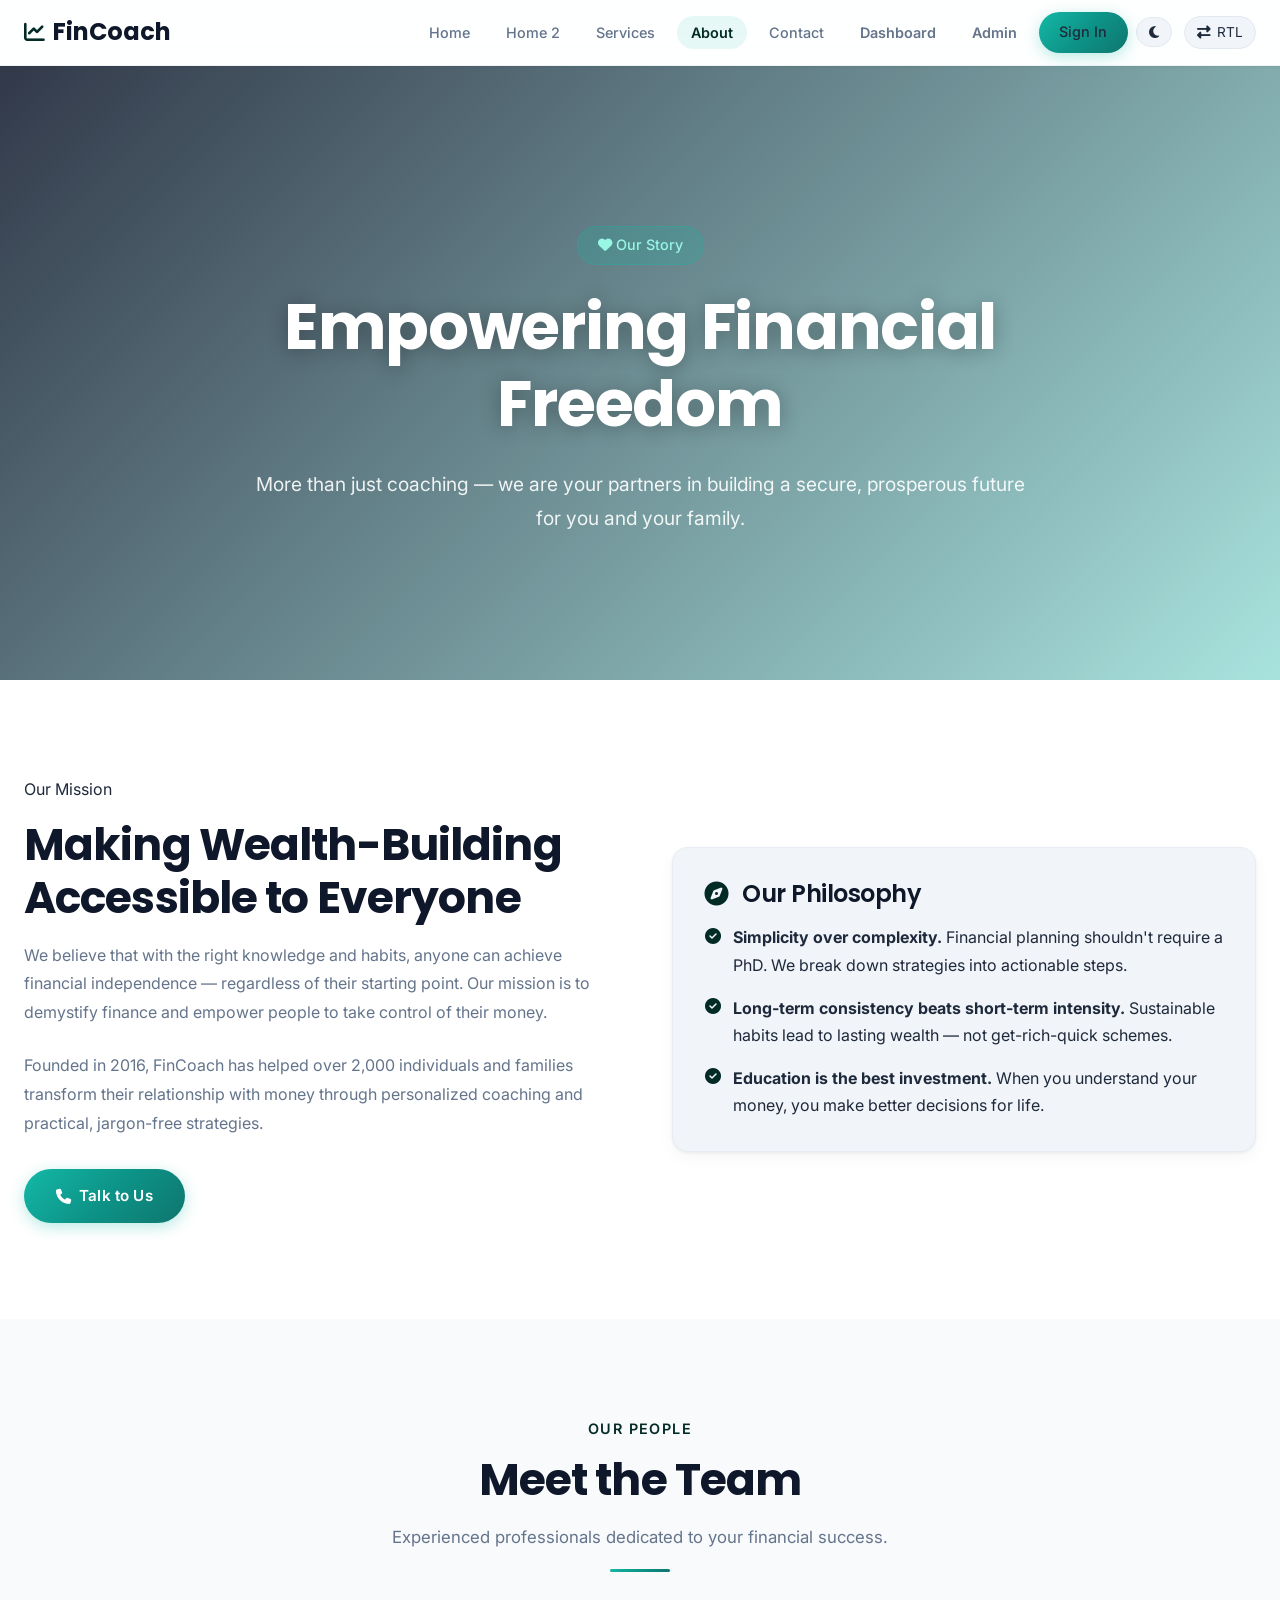
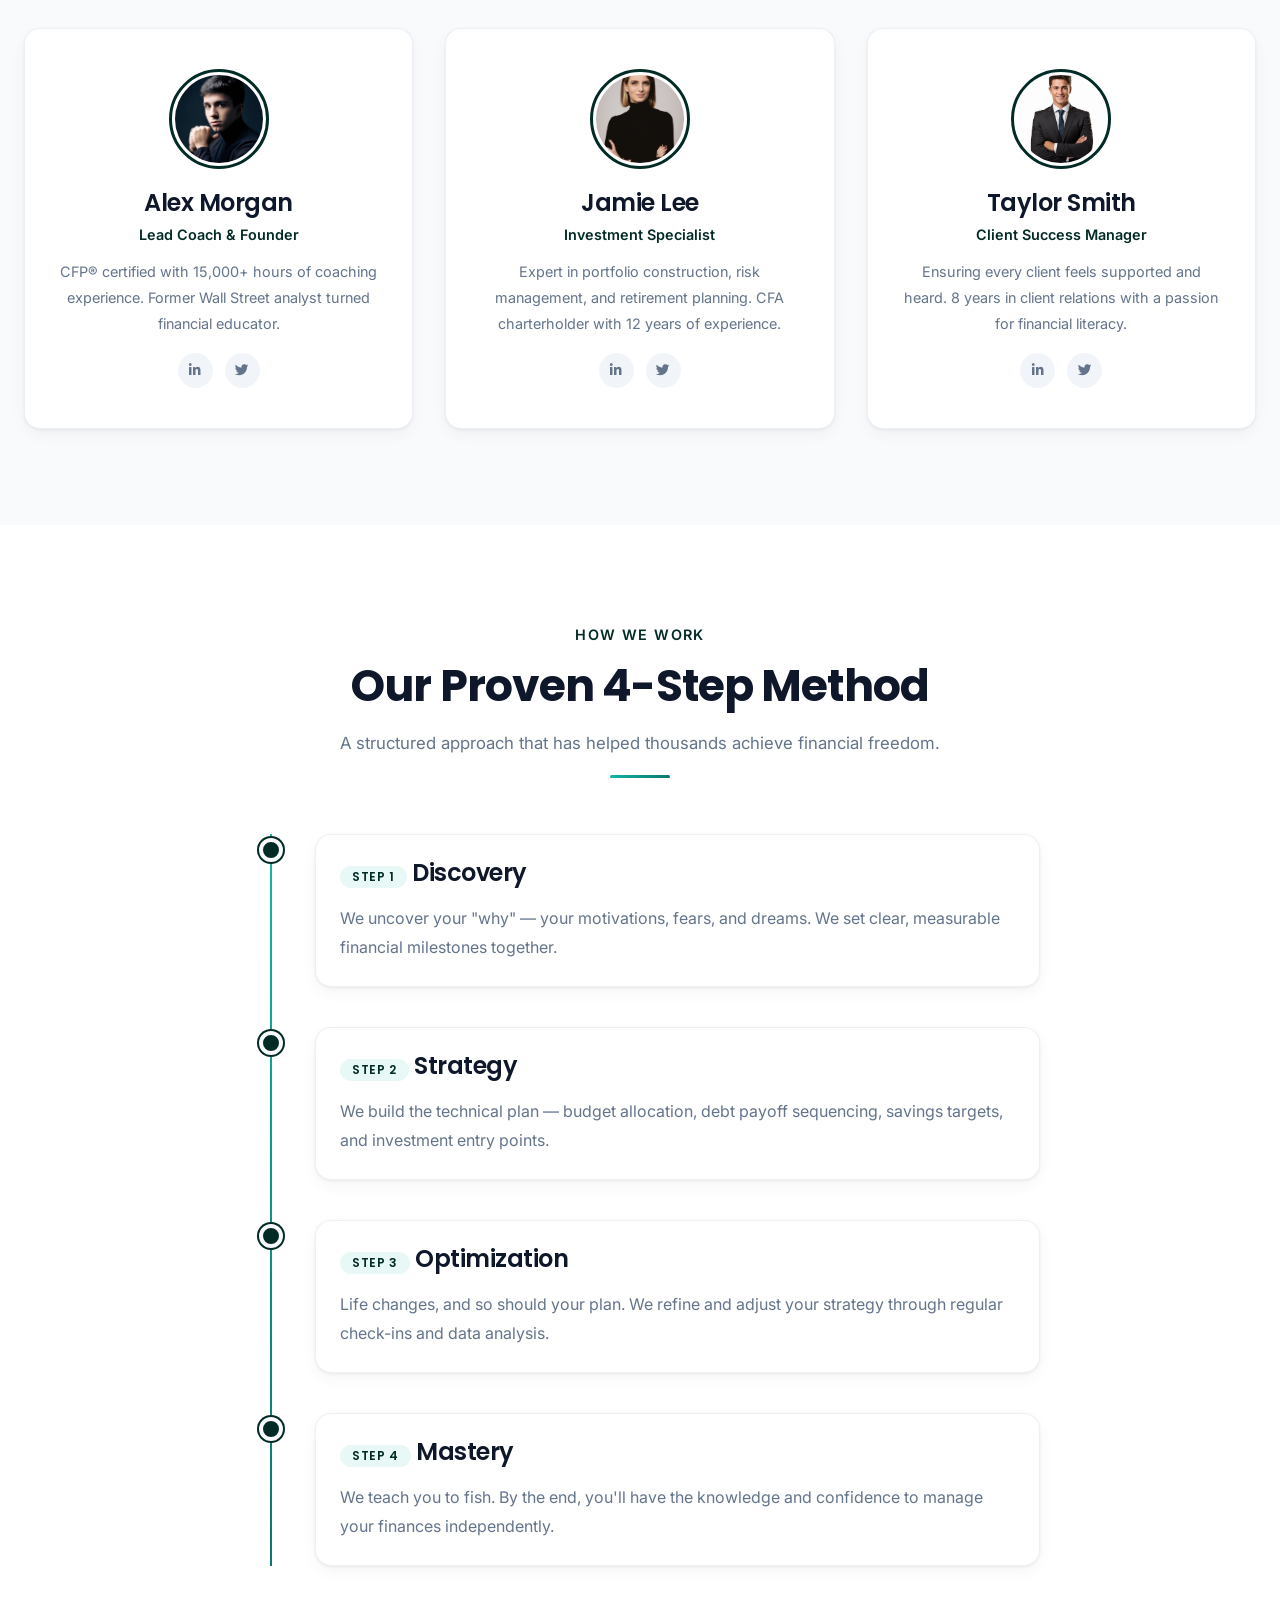
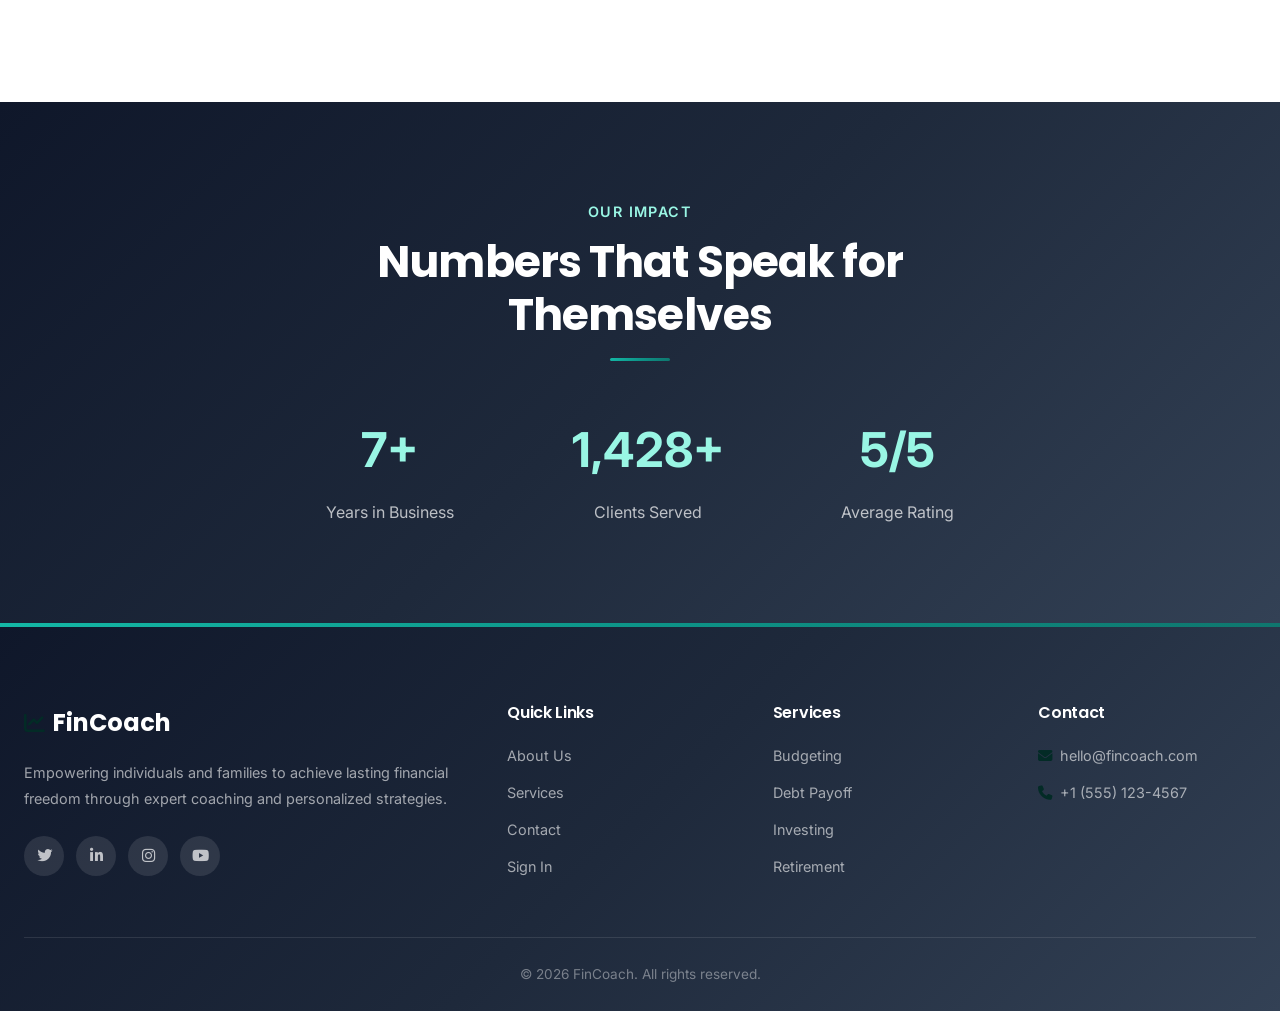
==== about.html @ f81ab4e3 "first commit" ====
<!DOCTYPE html>
<html lang="en">

<head>
    <meta charset="UTF-8">
    <meta name="viewport" content="width=device-width, initial-scale=1.0">
    <title>About Us - FinCoach</title>
    <meta name="description"
        content="Learn about FinCoach's mission, team, and proven methodology for financial coaching.">

    <!-- Favicon -->
    <link rel="icon" type="image/svg+xml"
        href="data:image/svg+xml,<svg xmlns='http://www.w3.org/2000/svg' viewBox='0 0 100 100'><rect rx='20' width='100' height='100' fill='%230F172A'/><polyline points='10,70 30,45 50,55 70,25 90,35' stroke='%2314B8A6' stroke-width='8' fill='none' stroke-linecap='round' stroke-linejoin='round'/><polyline points='75,25 90,25 90,40' stroke='%2314B8A6' stroke-width='8' fill='none' stroke-linecap='round' stroke-linejoin='round'/></svg>">

    <!-- Fonts -->
    <link rel="preconnect" href="https://fonts.googleapis.com">
    <link rel="preconnect" href="https://fonts.gstatic.com" crossorigin>
    <link
        href="https://fonts.googleapis.com/css2?family=Inter:wght@400;500;600&family=Poppins:wght@500;600;700&display=swap"
        rel="stylesheet">

    <!-- Styles -->
    <link rel="stylesheet" href="css/style.css">
    <link rel="stylesheet" href="https://cdnjs.cloudflare.com/ajax/libs/font-awesome/6.4.0/css/all.min.css">
</head>

<body>

    <nav class="navbar">
        <div class="container nav-container">
            <a href="index.html" class="logo"><i class="fa-solid fa-chart-line"></i> FinCoach</a>
            <div class="nav-toggle"><i class="fa-solid fa-bars"></i></div>
            <ul class="nav-links">
                <li><a href="index.html">Home</a></li>
                <li><a href="home2.html">Home 2</a></li>
                <li><a href="services.html">Services</a></li>
                <li><a href="about.html" class="active">About</a></li>
                <li><a href="contact.html">Contact</a></li>
                <li><a href="dashboard.html" style="font-weight: 600;">Dashboard</a></li>
                <li><a href="admin-dashboard.html" style="font-weight: 600;">Admin</a></li>
                <li><a href="login.html" class="btn btn-primary"
                        style="padding: 0.5rem 1.25rem;color:var(--primary-color) ;">Sign
                        In</a></li>
                <li class="theme-controls">
                    <button id="theme-toggle" class="control-btn" title="Toggle Dark/Light Mode"><i
                            class="fa-solid fa-moon"></i></button>
                    <button id="dir-toggle" class="control-btn" title="Toggle RTL/LTR"><i
                            class="fa-solid fa-right-left"></i> RTL</button>
                </li>
            </ul>
        </div>
    </nav>

    <!-- About Hero -->
    <header class="page-banner"
        style="background-image: url('https://images.unsplash.com/photo-1521791136064-7986c2920216?auto=format&fit=crop&q=80&w=1920');">
        <div class="banner-content animate-fade-in">
            <span class="subtitle"><i class="fa-solid fa-heart"></i> Our Story</span>
            <h1>Empowering Financial Freedom</h1>
            <p>More than just coaching — we are your partners in building a secure, prosperous future for you and your
                family.</p>
        </div>
    </header>

    <!-- Mission & Philosophy -->
    <section class="section-padding bg-white">
        <div class="container">
            <div style="display: flex; flex-wrap: wrap; align-items: center; gap: 4rem;">
                <div style="flex: 1; min-width: 300px;" class="animate-on-scroll">
                    <span class="section-label" style="display: block; margin-bottom: 1rem;">Our Mission</span>
                    <h2>Making Wealth-Building Accessible to Everyone</h2>
                    <p style="margin-bottom: 1.5rem;">We believe that with the right knowledge and habits, anyone can
                        achieve financial independence — regardless of their starting point. Our mission is to demystify
                        finance and empower people to take control of their money.</p>
                    <p style="margin-bottom: 2rem;">Founded in 2016, FinCoach has helped over 2,000 individuals and
                        families transform their relationship with money through personalized coaching and practical,
                        jargon-free strategies.</p>
                    <a href="contact.html" class="btn btn-primary"><i class="fa-solid fa-phone"></i> Talk to Us</a>
                </div>
                <div style="flex: 1; min-width: 300px;" class="animate-on-scroll delay-2">
                    <div class="card" style="background-color: var(--surface);">
                        <h3><i class="fa-solid fa-compass" style="color: var(--accent); margin-right: 0.5rem;"></i> Our
                            Philosophy</h3>
                        <ul style="margin-top: 1rem;">
                            <li style="margin-bottom: 1rem; display: flex; gap: 0.75rem; align-items: flex-start;">
                                <i class="fa-solid fa-check-circle text-accent" style="margin-top: 0.2rem;"></i>
                                <div><strong>Simplicity over complexity.</strong> Financial planning shouldn't require a
                                    PhD. We break down strategies into actionable steps.</div>
                            </li>
                            <li style="margin-bottom: 1rem; display: flex; gap: 0.75rem; align-items: flex-start;">
                                <i class="fa-solid fa-check-circle text-accent" style="margin-top: 0.2rem;"></i>
                                <div><strong>Long-term consistency beats short-term intensity.</strong> Sustainable
                                    habits lead to lasting wealth — not get-rich-quick schemes.</div>
                            </li>
                            <li style="display: flex; gap: 0.75rem; align-items: flex-start;">
                                <i class="fa-solid fa-check-circle text-accent" style="margin-top: 0.2rem;"></i>
                                <div><strong>Education is the best investment.</strong> When you understand your money,
                                    you make better decisions for life.</div>
                            </li>
                        </ul>
                    </div>
                </div>
            </div>
        </div>
    </section>

    <!-- Meet the Team -->
    <section class="section-padding">
        <div class="container">
            <div class="section-header animate-on-scroll">
                <span class="section-label">Our People</span>
                <h2>Meet the Team</h2>
                <p>Experienced professionals dedicated to your financial success.</p>
                <div class="section-divider"></div>
            </div>
            <div class="grid-3">
                <div class="card team-card animate-on-scroll delay-1">
                    <img src="./images/download.jfif" alt="Alex Morgan - Lead Coach">
                    <h3>Alex Morgan</h3>
                    <p class="role">Lead Coach & Founder</p>
                    <p style="font-size: 0.9rem;">CFP® certified with 15,000+ hours of coaching experience. Former Wall
                        Street analyst turned financial educator.</p>
                    <div class="team-social">
                        <a href="#"><i class="fa-brands fa-linkedin-in"></i></a>
                        <a href="#"><i class="fa-brands fa-twitter"></i></a>
                    </div>
                </div>
                <div class="card team-card animate-on-scroll delay-2">
                    <img src="./images/women.jpg" alt="Jamie Lee - Investment Specialist">
                    <h3>Jamie Lee</h3>
                    <p class="role">Investment Specialist</p>
                    <p style="font-size: 0.9rem;">Expert in portfolio construction, risk management, and retirement
                        planning. CFA charterholder with 12 years of experience.</p>
                    <div class="team-social">
                        <a href="#"><i class="fa-brands fa-linkedin-in"></i></a>
                        <a href="#"><i class="fa-brands fa-twitter"></i></a>
                    </div>
                </div>
                <div class="card team-card animate-on-scroll delay-3">
                    <img src="./images/man.webp" alt="Taylor Smith - Client Success">
                    <h3>Taylor Smith</h3>
                    <p class="role">Client Success Manager</p>
                    <p style="font-size: 0.9rem;">Ensuring every client feels supported and heard. 8 years in client
                        relations with a passion for financial literacy.</p>
                    <div class="team-social">
                        <a href="#"><i class="fa-brands fa-linkedin-in"></i></a>
                        <a href="#"><i class="fa-brands fa-twitter"></i></a>
                    </div>
                </div>
            </div>
        </div>
    </section>

    <!-- Our Method — Timeline -->
    <section class="section-padding bg-white">
        <div class="container">
            <div class="section-header animate-on-scroll">
                <span class="section-label">How We Work</span>
                <h2>Our Proven 4-Step Method</h2>
                <p>A structured approach that has helped thousands achieve financial freedom.</p>
                <div class="section-divider"></div>
            </div>
            <div class="timeline animate-on-scroll">
                <div class="timeline-item">
                    <div class="timeline-dot"></div>
                    <div class="timeline-content">
                        <h3><span class="badge badge-accent">Step 1</span> Discovery</h3>
                        <p>We uncover your "why" — your motivations, fears, and dreams. We set clear, measurable
                            financial milestones together.</p>
                    </div>
                </div>
                <div class="timeline-item">
                    <div class="timeline-dot"></div>
                    <div class="timeline-content">
                        <h3><span class="badge badge-accent">Step 2</span> Strategy</h3>
                        <p>We build the technical plan — budget allocation, debt payoff sequencing, savings targets, and
                            investment entry points.</p>
                    </div>
                </div>
                <div class="timeline-item">
                    <div class="timeline-dot"></div>
                    <div class="timeline-content">
                        <h3><span class="badge badge-accent">Step 3</span> Optimization</h3>
                        <p>Life changes, and so should your plan. We refine and adjust your strategy through regular
                            check-ins and data analysis.</p>
                    </div>
                </div>
                <div class="timeline-item">
                    <div class="timeline-dot"></div>
                    <div class="timeline-content">
                        <h3><span class="badge badge-accent">Step 4</span> Mastery</h3>
                        <p>We teach you to fish. By the end, you'll have the knowledge and confidence to manage your
                            finances independently.</p>
                    </div>
                </div>
            </div>
        </div>
    </section>

    <!-- Impact Numbers -->
    <section class="section-padding" style="background: var(--gradient-primary);">
        <div class="container text-center ">
            <div class="section-header animate-on-scroll" style="margin-bottom: 3rem;">
                <span class="section-label" style="color: var(--accent-light);">Our Impact</span>
                <h2 style="color: white;">Numbers That Speak for Themselves</h2>
                <div class="section-divider"></div>
            </div>
            <div class="grid-3" style="max-width: 800px; margin: 0 auto; display: flex; justify-content: space-evenly;">
                <div class="animate-on-scroll delay-1" style="text-align: center;">
                    <span style="font-size: 3rem; font-weight: 700; color: var(--accent-light); display: block;"
                        data-count="10" data-suffix="+">0</span>
                    <p style="color: rgba(255,255,255,0.7); margin-top: 0.5rem;">Years in Business</p>
                </div>
                <div class="animate-on-scroll delay-2" style="text-align: center;">
                    <span style="font-size: 3rem; font-weight: 700; color: var(--accent-light); display: block;"
                        data-count="2000" data-suffix="+">0</span>
                    <p style="color: rgba(255,255,255,0.7); margin-top: 0.5rem;">Clients Served</p>
                </div>
                <div class="animate-on-scroll delay-3" style="text-align: center;">
                    <span
                        style="font-size: 3rem; font-weight: 700; color: var(--accent-light); display: block;">5/5</span>
                    <p style="color: rgba(255,255,255,0.7); margin-top: 0.5rem;">Average Rating</p>
                </div>
            </div>
        </div>
    </section>

    <!-- Footer -->
    <footer class="footer">
        <div class="container">
            <div class="footer-grid">
                <div class="footer-brand">
                    <a href="index.html" class="logo"><i class="fa-solid fa-chart-line"></i> FinCoach</a>
                    <p>Empowering individuals and families to achieve lasting financial freedom through expert coaching
                        and personalized strategies.</p>
                    <div class="footer-social">
                        <a href="#"><i class="fa-brands fa-twitter"></i></a>
                        <a href="#"><i class="fa-brands fa-linkedin-in"></i></a>
                        <a href="#"><i class="fa-brands fa-instagram"></i></a>
                        <a href="#"><i class="fa-brands fa-youtube"></i></a>
                    </div>
                </div>
                <div class="footer-column">
                    <h4>Quick Links</h4>
                    <ul>
                        <li><a href="about.html">About Us</a></li>
                        <li><a href="services.html">Services</a></li>
                        <li><a href="contact.html">Contact</a></li>
                        <li><a href="login.html">Sign In</a></li>
                    </ul>
                </div>
                <div class="footer-column">
                    <h4>Services</h4>
                    <ul>
                        <li><a href="services.html">Budgeting</a></li>
                        <li><a href="services.html">Debt Payoff</a></li>
                        <li><a href="services.html">Investing</a></li>
                        <li><a href="services.html">Retirement</a></li>
                    </ul>
                </div>
                <div class="footer-column">
                    <h4>Contact</h4>
                    <ul>
                        <li><a href="mailto:hello@fincoach.com"><i class="fa-solid fa-envelope"
                                    style="margin-right:0.5rem;color:var(--accent);"></i>hello@fincoach.com</a></li>
                        <li><a href="tel:+15551234567"><i class="fa-solid fa-phone"
                                    style="margin-right:0.5rem;color:var(--accent);"></i>+1 (555) 123-4567</a></li>
                    </ul>
                </div>
            </div>
            <div class="footer-bottom">
                <p>&copy; 2026 FinCoach. All rights reserved.</p>
            </div>
        </div>
    </footer>

    <script src="js/script.js"></script>
</body>

</html>
---- css/style.css ----
/* ═══════════════════════════════════════════════════════════════
   FinCoach — Premium Design System
   Personal Finance Coaching Website
   ═══════════════════════════════════════════════════════════════ */

/* ─── CSS Variables ─── */
:root {
    /* Color Palette (Light Mode) */
    --primary: #0F172A;
    --secondary: #64748B;
    --accent: hsl(173, 87%, 9%);
    --accent-dark: #0D9488;
    --accent-light: #99F6E4;
    --background: #F8FAFC;
    --card-bg: #FFFFFF;
    --text-dark: #1E293B;
    --text-light: #F1F5F9;
    --white: #FFFFFF;
    --border-color: #E2E8F0;
    --surface: #F1F5F9;

    /* Gradients */
    --gradient-primary: linear-gradient(135deg, #0F172A 0%, #1E293B 50%, #334155 100%);
    --gradient-accent: linear-gradient(135deg, #14B8A6 0%, #0D9488 50%, #0F766E 100%);
    --gradient-hero: linear-gradient(135deg, rgba(15, 23, 42, 0.85) 0%, rgba(20, 184, 166, 0.4) 100%);
    --gradient-card: linear-gradient(145deg, rgba(255, 255, 255, 0.9), rgba(241, 245, 249, 0.5));
    --gradient-glow: radial-gradient(circle at 50% 0%, rgba(20, 184, 166, 0.15) 0%, transparent 60%);

    /* Shadows */
    --shadow-soft: 0 4px 6px -1px rgba(0, 0, 0, 0.07), 0 2px 4px -1px rgba(0, 0, 0, 0.04);
    --shadow-md: 0 8px 25px -5px rgba(0, 0, 0, 0.1), 0 4px 10px -5px rgba(0, 0, 0, 0.04);
    --shadow-hover: 0 20px 40px -12px rgba(0, 0, 0, 0.15);
    --shadow-glow: 0 0 30px rgba(20, 184, 166, 0.15);
    --shadow-card: 0 1px 3px rgba(0, 0, 0, 0.06), 0 6px 16px rgba(0, 0, 0, 0.04);

    /* Typography */
    --font-heading: 'Poppins', sans-serif;
    --font-body: 'Inter', sans-serif;

    /* Spacing */
    --spacing-xs: 0.5rem;
    --spacing-sm: 1rem;
    --spacing-md: 2rem;
    --spacing-lg: 4rem;
    --spacing-xl: 8rem;

    /* Border Radius */
    --radius-sm: 0.5rem;
    --radius-md: 0.75rem;
    --radius-lg: 1rem;
    --radius-xl: 1.5rem;
    --radius-full: 9999px;
}

/* ─── Dark Mode ─── */
[data-theme="dark"] {
    --primary: #F8FAFC;
    --secondary: #94A3B8;
    --background: #0F172A;
    --card-bg: #1E293B;
    --text-dark: #F1F5F9;
    --white: #1E293B;
    --border-color: #334155;
    --surface: #1E293B;
    --shadow-soft: 0 4px 6px -1px rgba(0, 0, 0, 0.3);
    --shadow-md: 0 8px 25px -5px rgba(0, 0, 0, 0.4);
    --shadow-hover: 0 20px 40px -12px rgba(0, 0, 0, 0.5);
    --shadow-card: 0 1px 3px rgba(0, 0, 0, 0.2), 0 6px 16px rgba(0, 0, 0, 0.15);
    --gradient-card: linear-gradient(145deg, rgba(30, 41, 59, 0.9), rgba(15, 23, 42, 0.5));
}

/* ─── RTL Support ─── */
[dir="rtl"] {
    direction: rtl;
    text-align: right;
}

/* ═══════════════════════════════════════════════════════════════
   RESET & BASE
   ═══════════════════════════════════════════════════════════════ */
*,
*::before,
*::after {
    margin: 0;
    padding: 0;
    box-sizing: border-box;
}

html {
    scroll-behavior: smooth;
}

body {
    font-family: var(--font-body);
    background-color: var(--background);
    color: var(--text-dark);
    line-height: 1.7;
    overflow-x: hidden;
    -webkit-font-smoothing: antialiased;
    -moz-osx-font-smoothing: grayscale;
}

h1,
h2,
h3,
h4,
h5,
h6 {
    font-family: var(--font-heading);
    color: var(--primary);
    line-height: 1.2;
    margin-bottom: var(--spacing-sm);
    letter-spacing: -0.02em;
}

h1 {
    font-size: clamp(2.5rem, 5vw, 4rem);
    font-weight: 700;
}

h2 {
    font-size: clamp(1.8rem, 3.5vw, 2.75rem);
    font-weight: 700;
}

h3 {
    font-size: clamp(1.2rem, 2vw, 1.5rem);
    font-weight: 600;
}

h4 {
    font-size: 1.125rem;
    font-weight: 600;
}

p {
    color: var(--secondary);
    line-height: 1.8;
}

a {
    text-decoration: none;
    color: inherit;
    transition: all 0.3s cubic-bezier(0.4, 0, 0.2, 1);
}

ul {
    list-style: none;
}

img {
    max-width: 100%;
    display: block;
}

/* ═══════════════════════════════════════════════════════════════
   LAYOUT
   ═══════════════════════════════════════════════════════════════ */
.container {
    max-width: 1280px;
    margin: 0 auto;
    padding: 0 1.5rem;
}

.section-padding {
    padding: 6rem 0;
}

.text-center {
    text-align: center;
}

.text-accent {
    color: var(--accent);
}

.bg-white {
    background-color: var(--card-bg);
}

.bg-primary {
    background-color: var(--primary);
    color: var(--text-light);
}

.grid-3 {
    display: grid;
    grid-template-columns: repeat(auto-fit, minmax(300px, 1fr));
    gap: 2rem;
}

.grid-4 {
    display: grid;
    grid-template-columns: repeat(auto-fit, minmax(250px, 1fr));
    gap: 2rem;
}

/* ═══════════════════════════════════════════════════════════════
   BUTTONS
   ═══════════════════════════════════════════════════════════════ */
.btn {
    display: inline-flex;
    align-items: center;
    justify-content: center;
    gap: 0.5rem;
    padding: 0.875rem 2rem;
    border-radius: var(--radius-full);
    font-weight: 600;
    font-size: 0.95rem;
    cursor: pointer;
    border: none;
    transition: all 0.3s cubic-bezier(0.4, 0, 0.2, 1);
    position: relative;
    overflow: hidden;
    letter-spacing: 0.01em;
}

.btn::before {
    content: '';
    position: absolute;
    top: 0;
    left: -100%;
    width: 100%;
    height: 100%;
    background: linear-gradient(90deg, transparent, rgba(255, 255, 255, 0.2), transparent);
    transition: left 0.5s;
}

.btn:hover::before {
    left: 100%;
}

.btn-primary {
    background: var(--gradient-accent);
    color: white;
    box-shadow: 0 4px 15px rgba(20, 184, 166, 0.3);
}

.btn-primary:hover {
    transform: translateY(-2px);
    box-shadow: 0 8px 25px rgba(20, 184, 166, 0.4);
}

.btn-secondary {
    background-color: transparent;
    color: var(--primary);
    border: 2px solid var(--border-color);
}

.btn-secondary:hover {
    background-color: var(--primary);
    color: var(--text-light);
    border-color: var(--primary);
    transform: translateY(-2px);
}

.btn-light {
    background: rgba(255, 255, 255, 0.15);
    backdrop-filter: blur(10px);
    color: white;
    border: 1px solid rgba(255, 255, 255, 0.3);
}

.btn-light:hover {
    background: rgba(255, 255, 255, 0.25);
    transform: translateY(-2px);
}

/* ═══════════════════════════════════════════════════════════════
   THEME & DIRECTION CONTROLS
   ═══════════════════════════════════════════════════════════════ */
.theme-controls {
    display: flex;
    gap: 0.75rem;
    align-items: center;
}

.control-btn {
    background: var(--surface);
    border: 1px solid var(--border-color);
    color: var(--text-dark);
    padding: 0.45rem 0.75rem;
    border-radius: var(--radius-full);
    cursor: pointer;
    font-size: 0.85rem;
    display: flex;
    align-items: center;
    gap: 0.4rem;
    transition: all 0.3s ease;
    font-family: var(--font-body);
}

.control-btn:hover {
    border-color: var(--accent);
    color: var(--accent);
    box-shadow: var(--shadow-glow);
}

/* ═══════════════════════════════════════════════════════════════
   NAVIGATION
   ═══════════════════════════════════════════════════════════════ */
.navbar {
    background-color: rgba(255, 255, 255, 0.85);
    backdrop-filter: blur(20px);
    -webkit-backdrop-filter: blur(20px);
    box-shadow: 0 1px 3px rgba(0, 0, 0, 0.05);
    position: sticky;
    top: 0;
    z-index: 1000;
    padding: 0.75rem 0;
    border-bottom: 1px solid rgba(226, 232, 240, 0.5);
}

[data-theme="dark"] .navbar {
    background-color: rgba(15, 23, 42, 0.85);
    border-bottom-color: rgba(51, 65, 85, 0.5);
}

.nav-container {
    display: flex;
    justify-content: space-between;
    align-items: center;
}

.logo {
    font-family: var(--font-heading);
    font-size: 1.5rem;
    font-weight: 700;
    color: var(--primary);
    display: flex;
    align-items: center;
    gap: 0.5rem;
}

.logo i {
    color: var(--accent);
    font-size: 1.3rem;
}

.nav-links {
    display: flex;
    align-items: center;
    gap: 0.5rem;
}

.nav-links li a {
    font-weight: 500;
    color: var(--secondary);
    padding: 0.5rem 0.875rem;
    border-radius: var(--radius-full);
    font-size: 0.9rem;
    transition: all 0.3s ease;
}

.nav-links li a:hover {
    color: var(--accent);
    background: rgba(20, 184, 166, 0.08);
}

.nav-links a.active {
    color: var(--accent);
    background: rgba(20, 184, 166, 0.1);
    font-weight: 600;
}

.nav-toggle {
    display: none;
    font-size: 1.5rem;
    color: var(--primary);
    cursor: pointer;
    padding: 0.5rem;
    border-radius: var(--radius-md);
    transition: background 0.2s;
}

.nav-toggle:hover {
    background: var(--surface);
}

/* ─── Mobile Navigation ─── */
@media (max-width: 768px) {
    .nav-toggle {
        display: block;
    }

    .nav-links {
        position: fixed;
        top: 0;
        left: 0;
        right: 0;
        bottom: 0;
        width: 100%;
        height: 100vh;
        background-color: var(--card-bg);
        flex-direction: column;
        align-items: center;
        justify-content: center;
        padding: 1rem 2rem;
        gap: 0.25rem;
        transform: translateX(-100%);
        transition: transform 0.4s cubic-bezier(0.4, 0, 0.2, 1);
        z-index: 999;
        overflow: hidden;
    }

    [dir="rtl"] .nav-links {
        transform: translateX(100%);
    }

    .nav-links.active {
        transform: translateX(0);
    }

    .nav-links li a {
        display: block;
        padding: 0.875rem 1.25rem;
        font-size: 1.05rem;
        border-radius: var(--radius-md);
    }

    .theme-controls {
        margin-top: 1rem;
        padding-top: 1rem;
        border-top: 1px solid var(--border-color);
    }
}

/* ═══════════════════════════════════════════════════════════════
   HERO & BANNER SECTIONS
   ═══════════════════════════════════════════════════════════════ */
.page-banner {
    position: relative;
    padding: 10rem 0 7rem;
    background-size: cover;
    background-position: center;
    background-attachment: fixed;
    display: flex;
    align-items: center;
    justify-content: center;
    text-align: center;
    color: white;
    overflow: hidden;
}

@media (max-width: 768px) {
    .page-banner {
        padding: 7rem 0 5rem;
        background-attachment: scroll;
    }
}

.page-banner::before {
    content: '';
    position: absolute;
    top: 0;
    left: 0;
    right: 0;
    bottom: 0;
    background: linear-gradient(135deg, rgba(15, 23, 42, 0.85) 0%, rgba(20, 184, 166, 0.35) 100%);
    z-index: 1;
}

[data-theme="dark"] .page-banner::before {
    background: linear-gradient(135deg, rgba(2, 6, 23, 0.92) 0%, rgba(15, 23, 42, 0.8) 100%);
}

.banner-content {
    position: relative;
    z-index: 2;
    max-width: 820px;
    padding: 0 1.5rem;
}

.page-banner h1 {
    color: white;
    margin-bottom: 1.5rem;
    text-shadow: 0 2px 20px rgba(0, 0, 0, 0.3);
}

.page-banner p {
    font-size: 1.2rem;
    color: rgba(255, 255, 255, 0.9);
    margin-bottom: 2rem;
    line-height: 1.8;
}

.page-banner .subtitle {
    display: inline-block;
    background: rgba(20, 184, 166, 0.2);
    color: var(--accent-light);
    padding: 0.4rem 1.25rem;
    border-radius: var(--radius-full);
    font-size: 0.9rem;
    font-weight: 500;
    margin-bottom: 1.5rem;
    backdrop-filter: blur(5px);
    border: 1px solid rgba(20, 184, 166, 0.3);
}

/* Hero section specific */
.hero {
    background-image: url('https://images.unsplash.com/photo-1553729459-efe14ef6055d?auto=format&fit=crop&q=80&w=1920');
    min-height: 85vh;
}

/* ═══════════════════════════════════════════════════════════════
   SECTION HEADERS
   ═══════════════════════════════════════════════════════════════ */
.section-header {
    text-align: center;
    max-width: 640px;
    margin: 0 auto 3.5rem;
}

.section-header .section-label {
    display: inline-block;
    color: var(--accent);
    font-weight: 600;
    font-size: 0.9rem;
    text-transform: uppercase;
    letter-spacing: 0.1em;
    margin-bottom: 0.75rem;
}

.section-header h2 {
    margin-bottom: 1rem;
}

.section-header p {
    font-size: 1.05rem;
    line-height: 1.8;
}

/* ═══════════════════════════════════════════════════════════════
   CARDS
   ═══════════════════════════════════════════════════════════════ */
.card {
    background-color: var(--card-bg);
    padding: 2rem;
    border-radius: var(--radius-lg);
    box-shadow: var(--shadow-card);
    transition: all 0.4s cubic-bezier(0.4, 0, 0.2, 1);
    border: 1px solid rgba(226, 232, 240, 0.6);
    position: relative;
    overflow: hidden;
}

.card::before {
    content: '';
    position: absolute;
    top: 0;
    left: 0;
    right: 0;
    height: 3px;
    background: var(--gradient-accent);
    opacity: 0;
    transition: opacity 0.3s ease;
}

.card:hover {
    transform: translateY(-6px);
    box-shadow: var(--shadow-hover);
}

.card:hover::before {
    opacity: 1;
}

[data-theme="dark"] .card {
    border-color: var(--border-color);
}

/* Icon Box for cards */
.icon-box {
    width: 60px;
    height: 60px;
    border-radius: var(--radius-md);
    display: flex;
    align-items: center;
    justify-content: center;
    font-size: 1.5rem;
    margin-bottom: 1.5rem;
    background: linear-gradient(135deg, rgba(20, 184, 166, 0.1), rgba(20, 184, 166, 0.05));
    color: var(--accent);
    transition: all 0.3s ease;
}

.card:hover .icon-box {
    background: var(--gradient-accent);
    color: white;
    transform: scale(1.05);
}

/* Feature card variant */
.feature-card {
    padding: 2.5rem 2rem;
    text-align: center;
}

.feature-card .icon-box {
    margin: 0 auto 1.5rem;
    width: 70px;
    height: 70px;
    border-radius: var(--radius-lg);
    font-size: 1.75rem;
}

/* ═══════════════════════════════════════════════════════════════
   STAT CARDS
   ═══════════════════════════════════════════════════════════════ */
.stat-card {
    background: var(--card-bg);
    padding: 2.5rem 2rem;
    border-radius: var(--radius-lg);
    text-align: center;
    box-shadow: var(--shadow-card);
    border: 1px solid rgba(226, 232, 240, 0.6);
    transition: all 0.3s ease;
}

.stat-card:hover {
    transform: translateY(-4px);
    box-shadow: var(--shadow-hover);
}

.stat-number {
    font-size: clamp(2.5rem, 4vw, 3.5rem);
    font-weight: 700;
    color: var(--accent);
    display: block;
    line-height: 1;
    margin-bottom: 0.5rem;
}

/* ═══════════════════════════════════════════════════════════════
   TESTIMONIALS
   ═══════════════════════════════════════════════════════════════ */
.testimonial-card {
    background: var(--card-bg);
    padding: 2rem;
    border-radius: var(--radius-lg);
    box-shadow: var(--shadow-card);
    border: 1px solid rgba(226, 232, 240, 0.6);
    transition: all 0.3s ease;
    position: relative;
}

.testimonial-card::before {
    content: '\201C';
    font-size: 5rem;
    color: var(--accent);
    opacity: 0.15;
    position: absolute;
    top: -0.5rem;
    left: 1rem;
    font-family: Georgia, serif;
    line-height: 1;
}

.testimonial-card:hover {
    transform: translateY(-4px);
    box-shadow: var(--shadow-hover);
}

.testimonial-text {
    font-style: italic;
    font-size: 1rem;
    line-height: 1.8;
    margin-bottom: 1.5rem;
    color: var(--text-dark);
    position: relative;
}

.testimonial-author {
    display: flex;
    align-items: center;
    gap: 0.75rem;
}

.testimonial-avatar {
    width: 48px;
    height: 48px;
    border-radius: 50%;
    background: var(--gradient-accent);
    display: flex;
    align-items: center;
    justify-content: center;
    color: white;
    font-weight: 700;
    font-size: 1.1rem;
}

.testimonial-info h4 {
    margin-bottom: 0;
    font-size: 1rem;
}

.testimonial-info p {
    font-size: 0.85rem;
    margin: 0;
}

.star-rating {
    color: #F59E0B;
    font-size: 0.85rem;
    margin-bottom: 1rem;
    letter-spacing: 2px;
}

/* ═══════════════════════════════════════════════════════════════
   STEP / PROCESS CARDS
   ═══════════════════════════════════════════════════════════════ */
.step-card {
    text-align: center;
    padding: 2rem;
    position: relative;
}

.step-number {
    display: inline-flex;
    align-items: center;
    justify-content: center;
    width: 56px;
    height: 56px;
    border-radius: 50%;
    background: var(--gradient-accent);
    color: white;
    font-size: 1.25rem;
    font-weight: 700;
    margin-bottom: 1.5rem;
    box-shadow: 0 4px 15px rgba(20, 184, 166, 0.3);
}

.step-card h3 {
    margin-bottom: 0.75rem;
}

/* ═══════════════════════════════════════════════════════════════
   PRICING CARDS
   ═══════════════════════════════════════════════════════════════ */
.pricing-card {
    background: var(--card-bg);
    padding: 2.5rem 2rem;
    border-radius: var(--radius-xl);
    box-shadow: var(--shadow-card);
    border: 1px solid rgba(226, 232, 240, 0.6);
    text-align: center;
    transition: all 0.4s ease;
    position: relative;
}

.pricing-card:hover {
    transform: translateY(-8px);
    box-shadow: var(--shadow-hover);
}

.pricing-card.featured {
    background: var(--gradient-primary);
    color: white;
    border: none;
    transform: scale(1.05);
    box-shadow: var(--shadow-hover);
}

.pricing-card.featured:hover {
    transform: scale(1.05) translateY(-8px);
}

.pricing-card.featured h3,
.pricing-card.featured h4,
.pricing-card.featured p {
    color: rgba(255, 255, 255, 0.9);
}

.pricing-card.featured .pricing-amount {
    color: var(--accent-light);
}

.pricing-badge {
    display: inline-block;
    background: var(--gradient-accent);
    color: white;
    padding: 0.3rem 1rem;
    font-size: 0.75rem;
    font-weight: 700;
    border-radius: var(--radius-full);
    text-transform: uppercase;
    letter-spacing: 0.05em;
    margin-bottom: 1rem;
}

.pricing-amount {
    font-size: 2.5rem;
    font-weight: 700;
    color: var(--accent);
    margin: 1rem 0;
    line-height: 1;
}

.pricing-period {
    font-size: 0.85rem;
    color: var(--secondary);
}

.pricing-card.featured .pricing-period {
    color: rgba(255, 255, 255, 0.7);
}

.pricing-features {
    text-align: left;
    margin: 1.5rem 0;
    line-height: 2.2;
}

.pricing-features li {
    display: flex;
    align-items: center;
    gap: 0.75rem;
}

.pricing-features li i {
    color: var(--accent);
    font-size: 0.85rem;
}

.pricing-card.featured .pricing-features li i {
    color: var(--accent-light);
}

/* ═══════════════════════════════════════════════════════════════
   FAQ / ACCORDION
   ═══════════════════════════════════════════════════════════════ */
.faq-item {
    background: var(--card-bg);
    border-radius: var(--radius-md);
    margin-bottom: 0.75rem;
    box-shadow: var(--shadow-soft);
    border: 1px solid rgba(226, 232, 240, 0.6);
    overflow: hidden;
    transition: all 0.3s ease;
}

.faq-question {
    padding: 1.25rem 1.5rem;
    cursor: pointer;
    display: flex;
    justify-content: space-between;
    align-items: center;
    font-weight: 600;
    color: var(--text-dark);
    transition: color 0.3s ease;
    font-family: var(--font-heading);
}

.faq-question:hover {
    color: var(--accent);
}

.faq-question i {
    transition: transform 0.3s ease;
    color: var(--accent);
    font-size: 0.9rem;
}

.faq-item.active .faq-question i {
    transform: rotate(180deg);
}

.faq-answer {
    max-height: 0;
    overflow: hidden;
    transition: max-height 0.4s ease, padding 0.3s ease;
    padding: 0 1.5rem;
}

.faq-item.active .faq-answer {
    max-height: 300px;
    padding: 0 1.5rem 1.25rem;
}

.faq-answer p {
    line-height: 1.8;
}

/* ═══════════════════════════════════════════════════════════════
   FOOTER
   ═══════════════════════════════════════════════════════════════ */
.footer {
    background: var(--gradient-primary);
    color: var(--text-light);
    padding: 5rem 0 0;
    position: relative;
    overflow: hidden;
}

.footer::before {
    content: '';
    position: absolute;
    top: 0;
    left: 0;
    right: 0;
    height: 4px;
    background: var(--gradient-accent);
}

[data-theme="dark"] .footer {
    background: linear-gradient(135deg, #020617 0%, #0F172A 100%);
}

.footer-grid {
    display: grid;
    grid-template-columns: 2fr 1fr 1fr 1fr;
    gap: 3rem;
    margin-bottom: 3rem;
}

@media (max-width: 768px) {
    .footer-grid {
        grid-template-columns: 1fr 1fr;
        gap: 2rem;
    }
}

@media (max-width: 480px) {
    .footer-grid {
        grid-template-columns: 1fr;
    }
}

.footer-brand .logo {
    color: white;
    margin-bottom: 1rem;
    font-size: 1.5rem;
}

.footer-brand .logo i {
    color: var(--accent);
}

.footer-brand p {
    color: rgba(255, 255, 255, 0.6);
    font-size: 0.9rem;
    line-height: 1.8;
    margin-bottom: 1.5rem;
}

.footer-social {
    display: flex;
    gap: 0.75rem;
}

.footer-social a {
    width: 40px;
    height: 40px;
    border-radius: 50%;
    background: rgba(255, 255, 255, 0.1);
    display: flex;
    align-items: center;
    justify-content: center;
    color: rgba(255, 255, 255, 0.7);
    transition: all 0.3s ease;
    font-size: 0.95rem;
}

.footer-social a:hover {
    background: var(--accent);
    color: white;
    transform: translateY(-3px);
}

.footer-column h4 {
    color: white;
    margin-bottom: 1.25rem;
    font-size: 1rem;
    font-weight: 600;
}

.footer-column ul li {
    margin-bottom: 0.6rem;
}

.footer-column ul li a {
    color: rgba(255, 255, 255, 0.6);
    font-size: 0.9rem;
    transition: all 0.3s ease;
}

.footer-column ul li a:hover {
    color: var(--accent);
    padding-left: 4px;
}

[dir="rtl"] .footer-column ul li a:hover {
    padding-left: 0;
    padding-right: 4px;
}

.footer-bottom {
    border-top: 1px solid rgba(255, 255, 255, 0.1);
    padding: 1.5rem 0;
    text-align: center;
}

.footer-bottom p {
    color: rgba(255, 255, 255, 0.4);
    font-size: 0.85rem;
}

/* Old simple footer fallback */
.footer.simple-footer {
    text-align: center;
    padding: 3rem 0;
}

/* ═══════════════════════════════════════════════════════════════
   ANIMATIONS
   ═══════════════════════════════════════════════════════════════ */
@keyframes fadeIn {
    from {
        opacity: 0;
        transform: translateY(30px);
    }

    to {
        opacity: 1;
        transform: translateY(0);
    }
}

@keyframes fadeInLeft {
    from {
        opacity: 0;
        transform: translateX(-40px);
    }

    to {
        opacity: 1;
        transform: translateX(0);
    }
}

@keyframes fadeInRight {
    from {
        opacity: 0;
        transform: translateX(40px);
    }

    to {
        opacity: 1;
        transform: translateX(0);
    }
}

@keyframes scaleIn {
    from {
        opacity: 0;
        transform: scale(0.9);
    }

    to {
        opacity: 1;
        transform: scale(1);
    }
}

@keyframes float {

    0%,
    100% {
        transform: translateY(0);
    }

    50% {
        transform: translateY(-10px);
    }
}

@keyframes pulse-glow {

    0%,
    100% {
        box-shadow: 0 0 0 0 rgba(20, 184, 166, 0.4);
    }

    50% {
        box-shadow: 0 0 20px 5px rgba(20, 184, 166, 0.1);
    }
}

.animate-fade-in {
    animation: fadeIn 0.8s ease-out forwards;
}

/* Scroll-triggered animations */
.animate-on-scroll {
    opacity: 0;
    transform: translateY(30px);
    transition: all 0.7s cubic-bezier(0.4, 0, 0.2, 1);
}

.animate-on-scroll.visible {
    opacity: 1;
    transform: translateY(0);
}

.animate-on-scroll.delay-1 {
    transition-delay: 0.1s;
}

.animate-on-scroll.delay-2 {
    transition-delay: 0.2s;
}

.animate-on-scroll.delay-3 {
    transition-delay: 0.3s;
}

.animate-on-scroll.delay-4 {
    transition-delay: 0.4s;
}

/* ═══════════════════════════════════════════════════════════════
   WHY CHOOSE SECTION
   ═══════════════════════════════════════════════════════════════ */
.why-section {
    position: relative;
    background: var(--gradient-glow);
}

/* ═══════════════════════════════════════════════════════════════
   CTA BANNER
   ═══════════════════════════════════════════════════════════════ */
.cta-section {
    position: relative;
    padding: 7rem 0;
    background-size: cover;
    background-position: center;
    background-attachment: fixed;
    overflow: hidden;
}

.cta-section::before {
    content: '';
    position: absolute;
    top: 0;
    left: 0;
    right: 0;
    bottom: 0;
    background: linear-gradient(135deg, rgba(15, 23, 42, 0.9) 0%, rgba(20, 184, 166, 0.6) 100%);
    z-index: 1;
}

.cta-content {
    position: relative;
    z-index: 2;
    text-align: center;
    max-width: 700px;
    margin: 0 auto;
}

.cta-content h2 {
    color: white;
    margin-bottom: 1rem;
}

.cta-content p {
    color: rgba(255, 255, 255, 0.8);
    margin-bottom: 2rem;
    font-size: 1.1rem;
}

@media (max-width: 768px) {
    .cta-section {
        background-attachment: scroll;
    }
}

/* ═══════════════════════════════════════════════════════════════
   AUTH PAGES (Login / Register)
   ═══════════════════════════════════════════════════════════════ */
.auth-wrapper {
    min-height: 100vh;
    display: flex;
}

.auth-visual {
    flex: 1;
    background: var(--gradient-primary);
    display: flex;
    flex-direction: column;
    align-items: center;
    justify-content: center;
    padding: 3rem;
    position: relative;
    overflow: hidden;
}

.auth-visual::before {
    content: '';
    position: absolute;
    width: 400px;
    height: 400px;
    border-radius: 50%;
    background: radial-gradient(circle, rgba(20, 184, 166, 0.2) 0%, transparent 70%);
    top: -100px;
    right: -100px;
}

.auth-visual::after {
    content: '';
    position: absolute;
    width: 300px;
    height: 300px;
    border-radius: 50%;
    background: radial-gradient(circle, rgba(20, 184, 166, 0.15) 0%, transparent 70%);
    bottom: -80px;
    left: -80px;
}

.auth-visual h2 {
    color: white;
    font-size: 2rem;
    text-align: center;
    margin-bottom: 1rem;
}

.auth-visual p {
    color: rgba(255, 255, 255, 0.7);
    text-align: center;
    max-width: 350px;
    line-height: 1.8;
}

.auth-visual .logo {
    color: white;
    margin-bottom: 3rem;
    font-size: 1.75rem;
}

.auth-form-side {
    flex: 1;
    display: flex;
    align-items: center;
    justify-content: center;
    padding: 3rem;
    background: var(--background);
}

.auth-card {
    width: 100%;
    max-width: 420px;
}

.auth-card h2 {
    margin-bottom: 0.5rem;
}

.auth-card .auth-subtitle {
    color: var(--secondary);
    margin-bottom: 2rem;
}

.auth-separator {
    display: flex;
    align-items: center;
    gap: 1rem;
    margin: 1.5rem 0;
    color: var(--secondary);
    font-size: 0.85rem;
}

.auth-separator::before,
.auth-separator::after {
    content: '';
    flex: 1;
    height: 1px;
    background: var(--border-color);
}

.auth-social-btns {
    display: flex;
    gap: 0.75rem;
    margin-bottom: 1.5rem;
}

.auth-social-btn {
    flex: 1;
    display: flex;
    align-items: center;
    justify-content: center;
    gap: 0.5rem;
    padding: 0.75rem;
    border: 1px solid var(--border-color);
    border-radius: var(--radius-md);
    background: var(--card-bg);
    color: var(--text-dark);
    font-size: 0.9rem;
    cursor: pointer;
    transition: all 0.3s ease;
    font-family: var(--font-body);
}

.auth-social-btn:hover {
    border-color: var(--accent);
    box-shadow: var(--shadow-soft);
}

@media (max-width: 768px) {
    .auth-wrapper {
        flex-direction: column;
    }

    .auth-visual {
        padding: 3rem 2rem;
        min-height: auto;
    }

    .auth-visual h2 {
        font-size: 1.5rem;
    }
}

/* Form controls in auth */
.form-group {
    margin-bottom: 1.25rem;
}

.form-group label {
    display: block;
    margin-bottom: 0.5rem;
    font-weight: 600;
    color: var(--text-dark);
    font-size: 0.9rem;
}

.form-group input,
.form-group textarea,
.form-group select {
    width: 100%;
    padding: 0.8rem 1rem;
    border: 1.5px solid var(--border-color);
    border-radius: var(--radius-md);
    font-family: var(--font-body);
    font-size: 0.95rem;
    color: var(--text-dark);
    background: var(--card-bg);
    transition: all 0.3s ease;
}

.form-group input:focus,
.form-group textarea:focus,
.form-group select:focus {
    outline: none;
    border-color: var(--accent);
    box-shadow: 0 0 0 3px rgba(20, 184, 166, 0.1);
}

.form-group textarea {
    resize: vertical;
    min-height: 140px;
}

.auth-links {
    text-align: center;
    margin-top: 1.5rem;
    font-size: 0.9rem;
    color: var(--secondary);
}

.auth-links a {
    color: var(--accent);
    font-weight: 600;
}

.auth-links a:hover {
    text-decoration: underline;
}

/* Old auth styles fallback */
.auth-container {
    min-height: 80vh;
    display: flex;
    align-items: center;
    justify-content: center;
    padding: 2rem;
    background: var(--background);
}

/* ═══════════════════════════════════════════════════════════════
   DASHBOARD LAYOUT
   ═══════════════════════════════════════════════════════════════ */
.dashboard-layout {
    display: flex;
    min-height: 100vh;
}

.sidebar {
    width: 280px;
    background: var(--gradient-primary);
    color: var(--text-light);
    padding: 2rem;
    position: fixed;
    height: 100%;
    overflow-y: auto;
    left: 0;
    transition: transform 0.3s ease, left 0.3s ease, right 0.3s ease;
    z-index: 1001;
}

[dir="rtl"] .sidebar {
    left: auto;
    right: 0;
}

.sidebar-logo {
    display: flex;
    align-items: center;
    gap: 0.5rem;
    font-size: 1.5rem;
    font-weight: 700;
    margin-bottom: 3rem;
    color: white;
}

.sidebar-logo i {
    color: var(--accent);
}

.sidebar-nav {
    display: flex;
    flex-direction: column;
    gap: 0.5rem;
}

.sidebar-nav a {
    display: flex;
    align-items: center;
    gap: 1rem;
    padding: 0.8rem 1rem;
    border-radius: var(--radius-md);
    color: rgba(255, 255, 255, 0.7);
    transition: all 0.3s ease;
    font-size: 0.95rem;
}

.sidebar-nav a:hover {
    background: rgba(255, 255, 255, 0.08);
    color: white;
}

.sidebar-nav a.active {
    background: rgba(20, 184, 166, 0.2);
    color: white;
    font-weight: 500;
}

.sidebar-nav a.active i {
    color: var(--accent);
}

.main-content {
    flex: 1;
    margin-left: 280px;
    padding: 2rem;
    background-color: var(--background);
    transition: margin 0.3s ease;
}

[dir="rtl"] .main-content {
    margin-left: 0;
    margin-right: 280px;
}

.dashboard-header {
    display: flex;
    justify-content: space-between;
    align-items: center;
    margin-bottom: 2rem;
    background-color: var(--card-bg);
    padding: 1.25rem 2rem;
    border-radius: var(--radius-lg);
    box-shadow: var(--shadow-soft);
    border: 1px solid rgba(226, 232, 240, 0.6);
}

[data-theme="dark"] .dashboard-header {
    border-color: var(--border-color);
}

.user-profile {
    display: flex;
    align-items: center;
    gap: 1rem;
}

.avatar {
    width: 40px;
    height: 40px;
    background: var(--gradient-accent);
    border-radius: 50%;
    display: flex;
    align-items: center;
    justify-content: center;
    color: white;
    font-weight: 600;
    overflow: hidden;
}

.dashboard-card {
    background-color: var(--card-bg);
    padding: 1.5rem;
    border-radius: var(--radius-lg);
    box-shadow: var(--shadow-card);
    border: 1px solid rgba(226, 232, 240, 0.6);
    transition: all 0.3s ease;
}

.dashboard-card:hover {
    box-shadow: var(--shadow-md);
}

[data-theme="dark"] .dashboard-card {
    border-color: var(--border-color);
}

.progress-bar {
    width: 100%;
    height: 10px;
    background-color: var(--surface);
    border-radius: 5px;
    margin-top: 0.5rem;
    overflow: hidden;
}

.progress-fill {
    height: 100%;
    background: var(--gradient-accent);
    width: 0%;
    border-radius: 5px;
    transition: width 1s ease;
}

.status-active {
    color: #10b981;
    font-weight: 600;
}

.status-inactive {
    color: #f59e0b;
    font-weight: 600;
}

/* Admin badge */
.admin-badge {
    background: var(--accent);
    color: white;
    padding: 0.2rem 0.5rem;
    border-radius: 4px;
    font-size: 0.7rem;
    text-transform: uppercase;
    font-weight: 700;
    margin-left: 0.5rem;
    letter-spacing: 0.05em;
}

/* Table styles */
table {
    width: 100%;
    border-collapse: collapse;
    margin-top: 1rem;
}

th,
td {
    text-align: left;
    padding: 1rem;
    border-bottom: 1px solid var(--border-color);
}

th {
    font-weight: 600;
    color: var(--secondary);
    font-size: 0.85rem;
    text-transform: uppercase;
    letter-spacing: 0.05em;
}

tr:hover {
    background-color: var(--surface);
}

.action-btn {
    border: none;
    background: none;
    cursor: pointer;
    color: var(--secondary);
    transition: color 0.2s;
    padding: 0.25rem;
}

.action-btn:hover {
    color: var(--accent);
}

/* ─── Mobile Dashboard ─── */
@media (max-width: 1024px) {
    .sidebar {
        transform: translateX(-100%);
    }

    [dir="rtl"] .sidebar {
        transform: translateX(100%);
    }

    .sidebar.active {
        transform: translateX(0);
    }

    .main-content {
        margin-left: 0;
    }

    [dir="rtl"] .main-content {
        margin-right: 0;
    }

    .dashboard-toggle {
        display: block;
        font-size: 1.5rem;
        cursor: pointer;
        color: var(--text-dark);
    }

    .dashboard-header {
        flex-wrap: wrap;
        gap: 1rem;
    }
}

@media (min-width: 1025px) {
    .dashboard-toggle {
        display: none;
    }
}

/* ═══════════════════════════════════════════════════════════════
   TEAM CARDS
   ═══════════════════════════════════════════════════════════════ */
.team-card {
    text-align: center;
    padding: 2.5rem 2rem;
}

.team-card img {
    width: 100px;
    height: 100px;
    border-radius: 50%;
    object-fit: cover;
    margin: 0 auto 1.25rem;
    border: 3px solid var(--accent);
    padding: 3px;
}

.team-card h3 {
    margin-bottom: 0.25rem;
}

.team-card .role {
    color: var(--accent);
    font-weight: 600;
    font-size: 0.9rem;
    margin-bottom: 0.75rem;
}

.team-card .team-social {
    display: flex;
    justify-content: center;
    gap: 0.75rem;
    margin-top: 1rem;
}

.team-card .team-social a {
    width: 35px;
    height: 35px;
    border-radius: 50%;
    background: var(--surface);
    display: flex;
    align-items: center;
    justify-content: center;
    color: var(--secondary);
    font-size: 0.85rem;
    transition: all 0.3s ease;
}

.team-card .team-social a:hover {
    background: var(--accent);
    color: white;
}

/* ═══════════════════════════════════════════════════════════════
   TIMELINE / METHOD STEPS
   ═══════════════════════════════════════════════════════════════ */
.timeline {
    position: relative;
    max-width: 800px;
    margin: 0 auto;
}

.timeline::before {
    content: '';
    position: absolute;
    left: 30px;
    top: 0;
    bottom: 0;
    width: 2px;
    background: var(--gradient-accent);
}

[dir="rtl"] .timeline::before {
    left: auto;
    right: 30px;
}

.timeline-item {
    display: flex;
    gap: 2rem;
    margin-bottom: 2.5rem;
    position: relative;
}

.timeline-dot {
    width: 24px;
    height: 24px;
    min-width: 24px;
    border-radius: 50%;
    background: var(--accent);
    border: 4px solid var(--background);
    box-shadow: 0 0 0 2px var(--accent);
    margin-top: 0.25rem;
    position: relative;
    z-index: 2;
    margin-left: 19px;
}

[dir="rtl"] .timeline-dot {
    margin-left: 0;
    margin-right: 19px;
}

.timeline-content {
    background: var(--card-bg);
    padding: 1.5rem;
    border-radius: var(--radius-lg);
    box-shadow: var(--shadow-card);
    flex: 1;
    border: 1px solid rgba(226, 232, 240, 0.6);
}

/* ═══════════════════════════════════════════════════════════════
   CONTACT INFO CARDS
   ═══════════════════════════════════════════════════════════════ */
.contact-icon {
    width: 50px;
    height: 50px;
    border-radius: var(--radius-md);
    background: linear-gradient(135deg, rgba(20, 184, 166, 0.1), rgba(20, 184, 166, 0.05));
    display: flex;
    align-items: center;
    justify-content: center;
    color: var(--accent);
    font-size: 1.25rem;
    margin-bottom: 1rem;
    transition: all 0.3s ease;
}

.card:hover .contact-icon {
    background: var(--gradient-accent);
    color: white;
}

/* ═══════════════════════════════════════════════════════════════
   RESPONSIVE UTILITIES
   ═══════════════════════════════════════════════════════════════ */
@media (max-width: 768px) {
    .section-padding {
        padding: 4rem 0;
    }

    .grid-3 {
        grid-template-columns: 1fr;
    }

    .grid-4 {
        grid-template-columns: 1fr 1fr;
    }

    h1 {
        font-size: 2.25rem;
    }

    h2 {
        font-size: 1.75rem;
    }

    .btn {
        padding: 0.75rem 1.5rem;
        font-size: 0.9rem;
    }
}

@media (max-width: 480px) {
    .grid-4 {
        grid-template-columns: 1fr;
    }

    .container {
        padding: 0 1rem;
    }
}

/* ═══════════════════════════════════════════════════════════════
   HERO ALT (Home2)
   ═══════════════════════════════════════════════════════════════ */
.hero-alt {
    background-color: var(--primary);
    color: white;
    padding: 8rem 0;
    text-align: center;
}

.hero-alt h1 {
    color: white;
}

.hero-alt p {
    color: rgba(255, 255, 255, 0.8);
}

/* ═══════════════════════════════════════════════════════════════
   MISC UTILITY CLASSES
   ═══════════════════════════════════════════════════════════════ */
.glass {
    background: rgba(255, 255, 255, 0.08);
    backdrop-filter: blur(20px);
    -webkit-backdrop-filter: blur(20px);
    border: 1px solid rgba(255, 255, 255, 0.12);
}

.accent-border-left {
    border-left: 4px solid var(--accent);
    padding-left: 1.5rem;
}

[dir="rtl"] .accent-border-left {
    border-left: none;
    border-right: 4px solid var(--accent);
    padding-left: 0;
    padding-right: 1.5rem;
}

.badge {
    display: inline-block;
    padding: 0.25rem 0.75rem;
    border-radius: var(--radius-full);
    font-size: 0.75rem;
    font-weight: 600;
    text-transform: uppercase;
    letter-spacing: 0.05em;
}

.badge-accent {
    background: rgba(20, 184, 166, 0.1);
    color: var(--accent);
}

.badge-success {
    background: rgba(16, 185, 129, 0.1);
    color: #10b981;
}

/* Divider */
.section-divider {
    width: 60px;
    height: 3px;
    background: var(--gradient-accent);
    border-radius: 2px;
    margin: 1rem auto 0;
}

/* ═══════════════════════════════════════════════════════════════
   ICON BOX & FEATURE CARDS (used on home2.html Why section)
   ═══════════════════════════════════════════════════════════════ */
.icon-box {
    width: 56px;
    height: 56px;
    border-radius: var(--radius-md);
    background: linear-gradient(135deg, rgba(20, 184, 166, 0.12), rgba(20, 184, 166, 0.05));
    display: flex;
    align-items: center;
    justify-content: center;
    font-size: 1.4rem;
    color: var(--accent);
    margin-bottom: 1.25rem;
    transition: all 0.3s ease;
}

.feature-card {
    text-align: center;
    padding: 2rem 1.5rem;
    border-radius: var(--radius-lg);
    transition: all 0.3s ease;
}

.feature-card .icon-box {
    margin: 0 auto 1.25rem;
}

.feature-card:hover .icon-box {
    background: var(--gradient-accent);
    color: white;
    transform: scale(1.1);
}

/* ═══════════════════════════════════════════════════════════════
   TABLET RESPONSIVENESS (768px – 1024px)
   ═══════════════════════════════════════════════════════════════ */
@media (min-width: 769px) and (max-width: 1024px) {

    /* Nav */
    .nav-links {
        gap: 1rem;
    }

    .nav-links a {
        font-size: 0.85rem;
    }

    /* Hero */
    .hero-content {
        padding: 0 1.5rem;
    }

    /* Stats + grids */
    .grid-3 {
        grid-template-columns: repeat(2, 1fr);
    }

    .grid-4 {
        grid-template-columns: repeat(2, 1fr);
    }

    /* Stat cards */
    .stat-card {
        padding: 2rem 1rem;
    }

    /* Section headings */
    .section-header {
        padding: 0 1rem;
    }

    /* About counter */
    .cta-stats {
        grid-template-columns: repeat(3, 1fr);
        gap: 1rem;
    }

    /* Footer */
    .footer-grid {
        grid-template-columns: repeat(2, 1fr);
    }
}

/* ═══════════════════════════════════════════════════════════════
   ADMIN DASHBOARD — RESPONSIVE TABLE (mobile & tablet)
   ═══════════════════════════════════════════════════════════════ */
@media (max-width: 900px) {

    /* Make the table container scrollable */
    .dashboard-card>table,
    .dashboard-card>div>table {
        display: block;
        overflow-x: auto;
        -webkit-overflow-scrolling: touch;
        white-space: nowrap;
    }

    /* Shrink table cell padding */
    table th,
    table td {
        padding: 0.65rem 0.75rem;
        font-size: 0.85rem;
    }

    /* Wrap long content in cells */
    table td {
        white-space: normal;
        word-break: break-word;
        min-width: 80px;
    }
}

/* ═══════════════════════════════════════════════════════════════
   SERVICES PAGE — LAYOUT UTILITIES
   ═══════════════════════════════════════════════════════════════ */

/* Two-column layout for the Deep-Dive Services section */
.service-detail-row {
    display: flex;
    flex-wrap: wrap;
    align-items: center;
    gap: 3rem;
    margin-bottom: 4rem;
}

/* Each column in the service detail row */
.service-detail-col {
    flex: 1;
    min-width: 320px;
}

/* Individual icon + text pairing within a detail column */
.service-detail-item {
    display: flex;
    gap: 1rem;
    margin-bottom: 1rem;
}

.service-detail-item:last-child {
    margin-bottom: 0;
}

.service-detail-item .icon-box {
    min-width: 60px;
    margin-bottom: 0;
    flex-shrink: 0;
}

.service-detail-item h3 {
    margin-bottom: 0.25rem;
}

/* "What Our Sessions Cover" card */
.session-cover-card {
    background: var(--surface);
    padding: 2rem;
    border-radius: var(--radius-lg);
    box-shadow: var(--shadow-card);
    border: 1px solid rgba(226, 232, 240, 0.6);
    transition: all 0.3s ease;
}

[data-theme="dark"] .session-cover-card {
    border-color: var(--border-color);
}

.session-cover-card h3 {
    color: var(--accent);
    margin-bottom: 1rem;
    display: flex;
    align-items: center;
    gap: 0.5rem;
}

/* List inside the session cover card */
.session-cover-list {
    line-height: 2.4;
}

.session-cover-list li {
    display: flex;
    align-items: center;
    gap: 0.75rem;
}

.session-cover-list li i {
    color: var(--accent);
    flex-shrink: 0;
}

/* Feature check-list used inside category cards */
.check-list {
    text-align: left;
    margin-top: 1rem;
    line-height: 2;
}

.check-list li {
    display: flex;
    align-items: center;
    gap: 0.5rem;
}

.check-list li i {
    color: var(--accent);
    flex-shrink: 0;
    font-size: 0.9rem;
}

@media (max-width: 768px) {
    .service-detail-row {
        gap: 2rem;
        margin-bottom: 2.5rem;
    }

    .service-detail-col {
        min-width: 100%;
    }
}
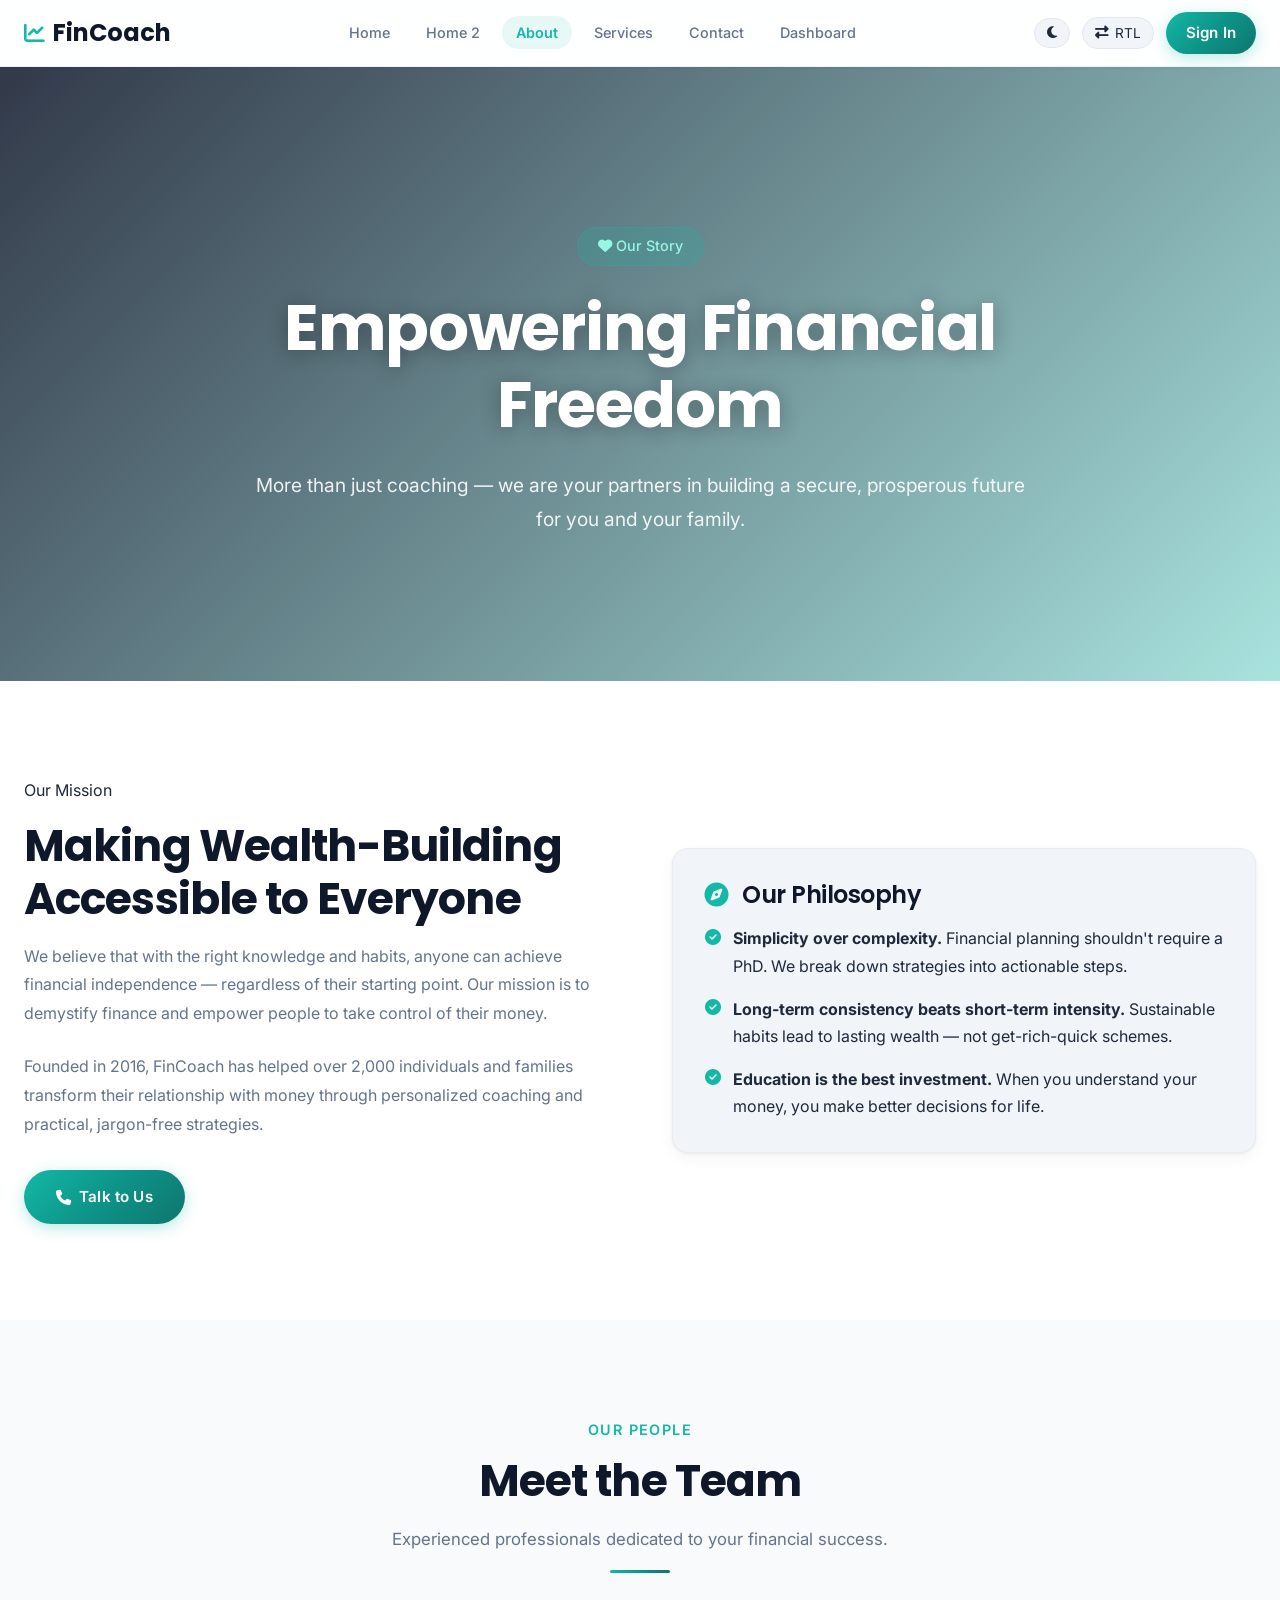
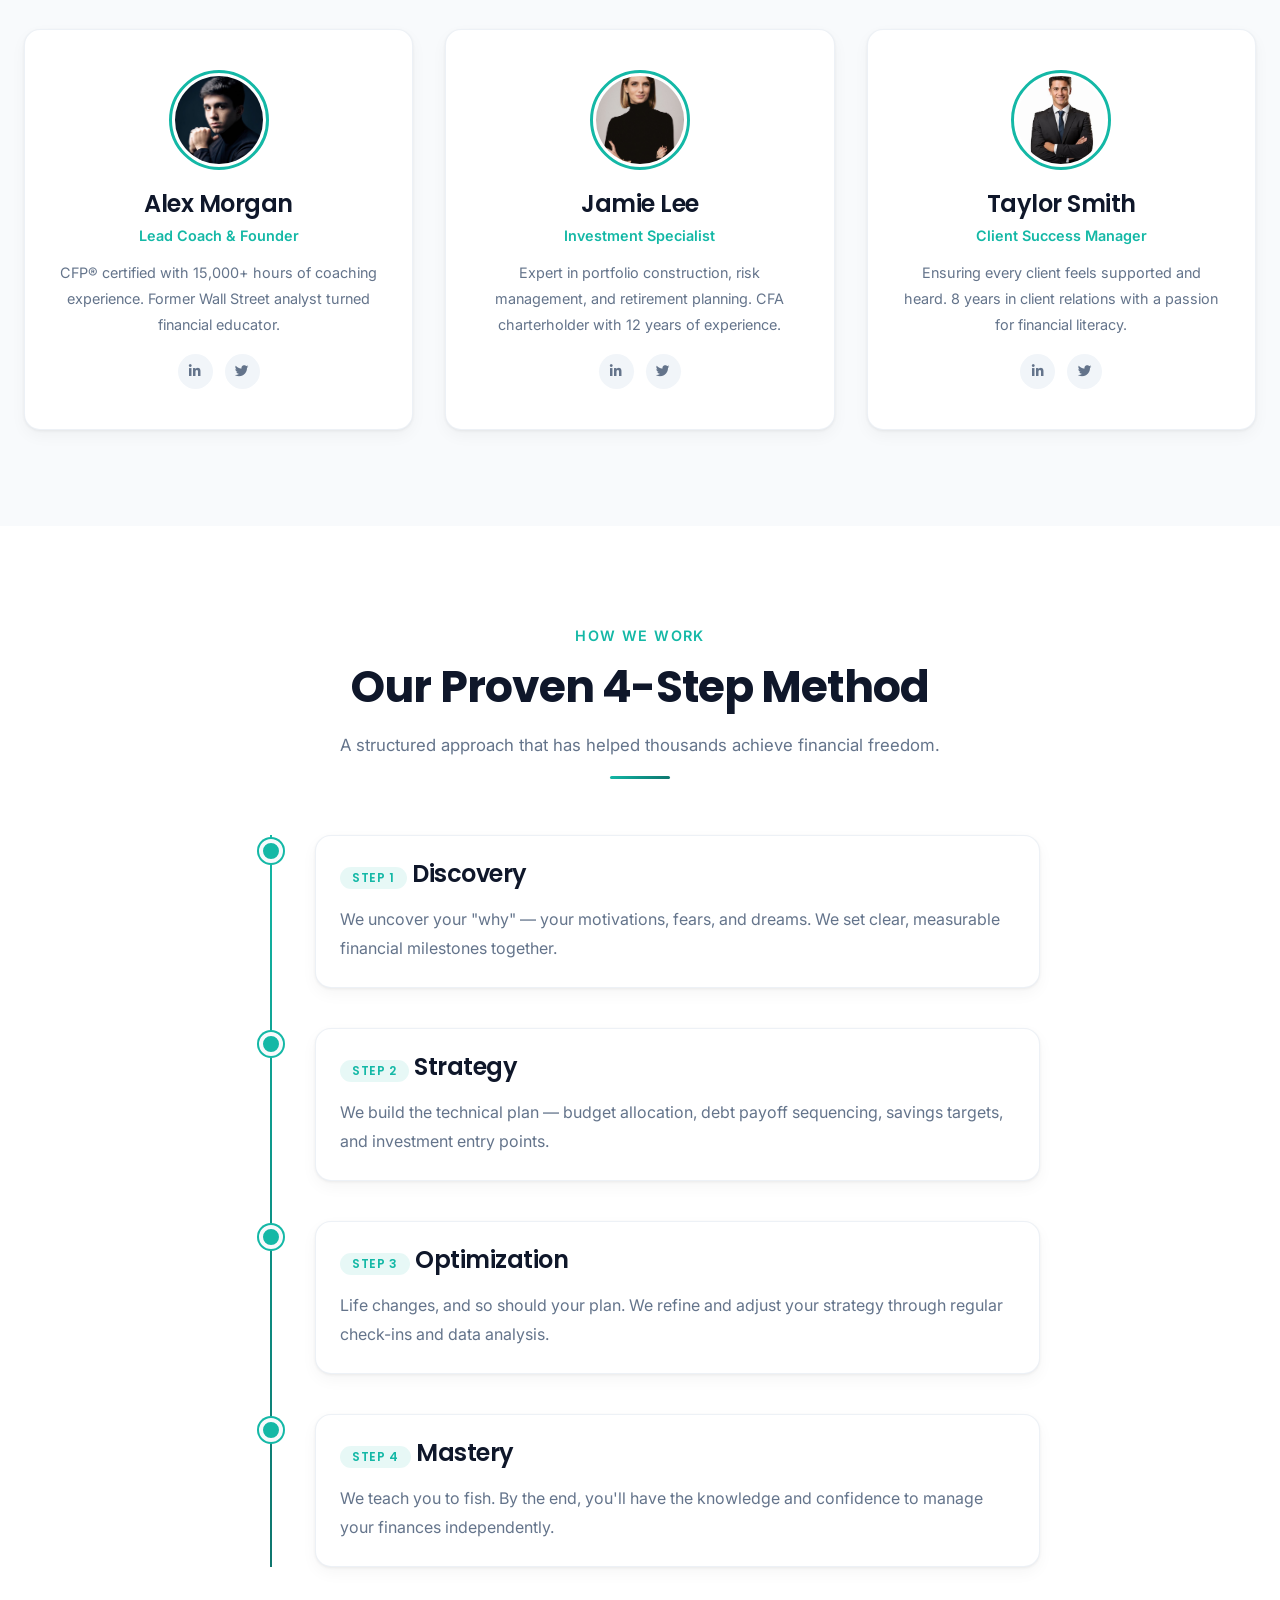
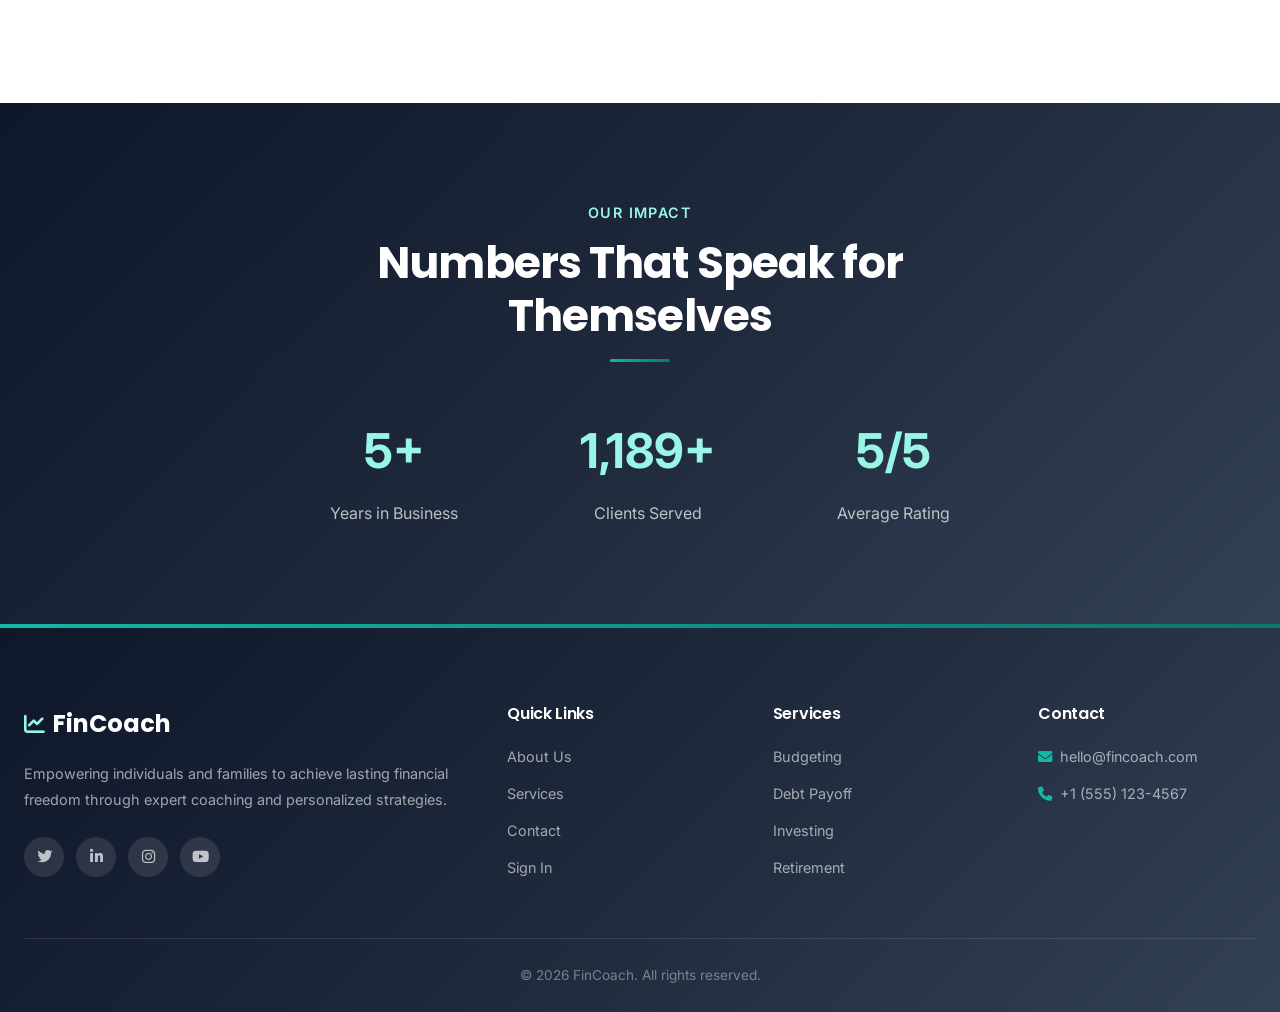
==== commit d07cf657: "first commit" ====
--- a/about.html
+++ b/about.html
@@ -33,21 +33,22 @@
             <ul class="nav-links">
                 <li><a href="index.html">Home</a></li>
                 <li><a href="home2.html">Home 2</a></li>
+                <li><a href="about.html" class="active">About</a></li>
                 <li><a href="services.html">Services</a></li>
-                <li><a href="about.html" class="active">About</a></li>
                 <li><a href="contact.html">Contact</a></li>
-                <li><a href="dashboard.html" style="font-weight: 600;">Dashboard</a></li>
-                <li><a href="admin-dashboard.html" style="font-weight: 600;">Admin</a></li>
-                <li><a href="login.html" class="btn btn-primary"
-                        style="padding: 0.5rem 1.25rem;color:var(--primary-color) ;">Sign
-                        In</a></li>
-                <li class="theme-controls">
+                <li><a href="dashboard.html">Dashboard</a></li>
+
+            </ul>
+            <div class="nav-actions">
+                <div class="theme-controls">
                     <button id="theme-toggle" class="control-btn" title="Toggle Dark/Light Mode"><i
                             class="fa-solid fa-moon"></i></button>
                     <button id="dir-toggle" class="control-btn" title="Toggle RTL/LTR"><i
                             class="fa-solid fa-right-left"></i> RTL</button>
-                </li>
-            </ul>
+                </div>
+                <a href="login.html" class="btn btn-primary" style="padding: 0.5rem 1.25rem;">Sign In</a>
+
+            </div>
         </div>
     </nav>
 
--- a/css/style.css
+++ b/css/style.css
@@ -8,7 +8,7 @@
     /* Color Palette (Light Mode) */
     --primary: #0F172A;
     --secondary: #64748B;
-    --accent: hsl(173, 87%, 9%);
+    --accent: #14B8A6;
     --accent-dark: #0D9488;
     --accent-light: #99F6E4;
     --background: #F8FAFC;
@@ -55,10 +55,11 @@
 /* ─── Dark Mode ─── */
 [data-theme="dark"] {
     --primary: #F8FAFC;
-    --secondary: #94A3B8;
+    --secondary: #CBD5E1;
     --background: #0F172A;
     --card-bg: #1E293B;
     --text-dark: #F1F5F9;
+    --text-light: #F1F5F9;
     --white: #1E293B;
     --border-color: #334155;
     --surface: #1E293B;
@@ -340,7 +341,9 @@
 .nav-links {
     display: flex;
     align-items: center;
+    justify-content: center;
     gap: 0.5rem;
+    flex: 1;
 }
 
 .nav-links li a {
@@ -350,6 +353,18 @@
     border-radius: var(--radius-full);
     font-size: 0.9rem;
     transition: all 0.3s ease;
+}
+
+[data-theme="dark"] .nav-links li a {
+    color: #E2E8F0;
+}
+
+[data-theme="dark"] .nav-links li a:hover {
+    color: var(--accent-light);
+}
+
+[data-theme="dark"] .nav-links a.active {
+    color: var(--accent-light);
 }
 
 .nav-links li a:hover {
@@ -375,6 +390,36 @@
 
 .nav-toggle:hover {
     background: var(--surface);
+}
+
+/* ─── Nav Actions (Dashboard + Sign In + Theme Controls) ─── */
+.nav-actions {
+    display: flex;
+    align-items: center;
+    gap: 0.75rem;
+    flex-shrink: 0;
+}
+
+.nav-action-link {
+    font-weight: 600;
+    color: var(--secondary);
+    padding: 0.5rem 0.875rem;
+    border-radius: var(--radius-full);
+    font-size: 0.9rem;
+    transition: all 0.3s ease;
+}
+
+.nav-action-link:hover {
+    color: var(--accent);
+    background: rgba(20, 184, 166, 0.08);
+}
+
+[data-theme="dark"] .nav-action-link {
+    color: #E2E8F0;
+}
+
+[data-theme="dark"] .nav-action-link:hover {
+    color: var(--accent-light);
 }
 
 /* ─── Mobile Navigation ─── */
@@ -401,6 +446,7 @@
         transition: transform 0.4s cubic-bezier(0.4, 0, 0.2, 1);
         z-index: 999;
         overflow: hidden;
+        flex: unset;
     }
 
     [dir="rtl"] .nav-links {
@@ -409,6 +455,10 @@
 
     .nav-links.active {
         transform: translateX(0);
+    }
+
+    .nav-links.active ~ .nav-actions {
+        display: flex;
     }
 
     .nav-links li a {
@@ -416,6 +466,27 @@
         padding: 0.875rem 1.25rem;
         font-size: 1.05rem;
         border-radius: var(--radius-md);
+    }
+
+    .nav-actions {
+        display: none;
+    }
+
+    .nav-links.active + .nav-actions {
+        display: flex;
+        position: fixed;
+        bottom: 2rem;
+        left: 50%;
+        transform: translateX(-50%);
+        z-index: 1000;
+        flex-direction: column;
+        align-items: center;
+        gap: 0.75rem;
+    }
+
+    .nav-action-link {
+        font-size: 1.05rem;
+        padding: 0.875rem 1.25rem;
     }
 
     .theme-controls {
@@ -500,7 +571,7 @@
 /* Hero section specific */
 .hero {
     background-image: url('https://images.unsplash.com/photo-1553729459-efe14ef6055d?auto=format&fit=crop&q=80&w=1920');
-    min-height: 85vh;
+    height: 100vh;
 }
 
 /* ═══════════════════════════════════════════════════════════════
@@ -814,13 +885,16 @@
 
 .pricing-features li {
     display: flex;
-    align-items: center;
+    text-align: center;
+    /* justify-content: center;
+    align-items: center; */
     gap: 0.75rem;
 }
 
 .pricing-features li i {
     color: var(--accent);
     font-size: 0.85rem;
+    text-align: justify;
 }
 
 .pricing-card.featured .pricing-features li i {
@@ -928,13 +1002,13 @@
 }
 
 .footer-brand .logo {
-    color: white;
+    color: white !important;
     margin-bottom: 1rem;
     font-size: 1.5rem;
 }
 
 .footer-brand .logo i {
-    color: var(--accent);
+    color: var(--accent-light) !important;
 }
 
 .footer-brand p {
@@ -986,7 +1060,7 @@
 }
 
 .footer-column ul li a:hover {
-    color: var(--accent);
+    color: var(--accent-light);
     padding-left: 4px;
 }
 
@@ -1423,7 +1497,7 @@
 }
 
 .sidebar-logo i {
-    color: var(--accent);
+    color: var(--accent-light);
 }
 
 .sidebar-nav {
@@ -1928,7 +2002,7 @@
 
     /* Nav */
     .nav-links {
-        gap: 1rem;
+        gap: 0.5rem;
     }
 
     .nav-links a {
@@ -2080,14 +2154,20 @@
 
 /* Feature check-list used inside category cards */
 .check-list {
-    text-align: left;
+    text-align: center;
     margin-top: 1rem;
     line-height: 2;
+    display: inline-block;
+}
+
+.feature-card .check-list {
+    text-align: left;
 }
 
 .check-list li {
     display: flex;
     align-items: center;
+    justify-content: center;
     gap: 0.5rem;
 }
 
@@ -2106,4 +2186,245 @@
     .service-detail-col {
         min-width: 100%;
     }
+}
+
+/* ═══════════════════════════════════════════════════════════════
+   PASSWORD VISIBILITY TOGGLE
+   ═══════════════════════════════════════════════════════════════ */
+.password-wrapper {
+    position: relative;
+}
+
+.password-wrapper input {
+    padding-right: 3rem;
+}
+
+.password-toggle {
+    position: absolute;
+    right: 0.75rem;
+    top: 50%;
+    transform: translateY(-50%);
+    background: none;
+    border: none;
+    color: var(--secondary);
+    cursor: pointer;
+    padding: 0.25rem;
+    font-size: 1rem;
+    display: flex;
+    align-items: center;
+    justify-content: center;
+    transition: color 0.2s ease;
+    z-index: 2;
+}
+
+.password-toggle:hover {
+    color: var(--accent);
+}
+
+[dir="rtl"] .password-wrapper input {
+    padding-right: 1rem;
+    padding-left: 3rem;
+}
+
+[dir="rtl"] .password-toggle {
+    right: auto;
+    left: 0.75rem;
+}
+
+/* ═══════════════════════════════════════════════════════════════
+   DARK MODE — COMPREHENSIVE TEXT CONTRAST FIXES
+   ═══════════════════════════════════════════════════════════════ */
+
+/* Headings in dark mode */
+[data-theme="dark"] h1,
+[data-theme="dark"] h2,
+[data-theme="dark"] h3,
+[data-theme="dark"] h4,
+[data-theme="dark"] h5,
+[data-theme="dark"] h6 {
+    color: #F1F5F9;
+}
+
+/* Body text in dark mode */
+[data-theme="dark"] p {
+    color: #CBD5E1;
+}
+
+/* Card content */
+[data-theme="dark"] .card h3,
+[data-theme="dark"] .feature-card h3,
+[data-theme="dark"] .testimonial-card h4,
+[data-theme="dark"] .pricing-card h3,
+[data-theme="dark"] .dashboard-card h4,
+[data-theme="dark"] .metric-card h4 {
+    color: #F1F5F9;
+}
+
+[data-theme="dark"] .card p,
+[data-theme="dark"] .feature-card p,
+[data-theme="dark"] .testimonial-text {
+    color: #CBD5E1;
+}
+
+/* Section labels & header text */
+[data-theme="dark"] .section-header h2 {
+    color: #F1F5F9;
+}
+
+[data-theme="dark"] .section-header p {
+    color: #CBD5E1;
+}
+
+[data-theme="dark"] .section-label {
+    color: var(--accent-light);
+}
+
+/* Step cards */
+[data-theme="dark"] .step-card h3 {
+    color: #F1F5F9;
+}
+
+[data-theme="dark"] .step-card p {
+    color: #CBD5E1;
+}
+
+/* FAQ section */
+[data-theme="dark"] .faq-question {
+    color: #F1F5F9;
+}
+
+[data-theme="dark"] .faq-answer p {
+    color: #CBD5E1;
+}
+
+/* Pricing cards (non-featured) */
+[data-theme="dark"] .pricing-card:not(.featured) h3 {
+    color: #F1F5F9;
+}
+
+[data-theme="dark"] .pricing-card:not(.featured) p {
+    color: #CBD5E1;
+}
+
+[data-theme="dark"] .pricing-features li {
+    color: #CBD5E1;
+}
+
+/* Form inputs in dark mode */
+[data-theme="dark"] .form-group input,
+[data-theme="dark"] .form-group textarea,
+[data-theme="dark"] .form-group select {
+    color: #F1F5F9;
+    background: var(--card-bg);
+    border-color: #475569;
+}
+
+[data-theme="dark"] .form-group input::placeholder,
+[data-theme="dark"] .form-group textarea::placeholder {
+    color: #64748B;
+}
+
+[data-theme="dark"] .form-group label {
+    color: #E2E8F0;
+}
+
+/* Auth pages in dark mode */
+[data-theme="dark"] .auth-card h2 {
+    color: #F1F5F9;
+}
+
+[data-theme="dark"] .auth-subtitle {
+    color: #CBD5E1;
+}
+
+[data-theme="dark"] .auth-social-btn {
+    color: #E2E8F0;
+    border-color: #475569;
+    background: var(--card-bg);
+}
+
+[data-theme="dark"] .auth-separator {
+    color: #94A3B8;
+}
+
+/* Table text in dark mode */
+[data-theme="dark"] th {
+    color: #94A3B8;
+}
+
+[data-theme="dark"] td {
+    color: #E2E8F0;
+}
+
+/* Control buttons in dark mode */
+[data-theme="dark"] .control-btn {
+    color: #E2E8F0;
+    border-color: #475569;
+    background: #334155;
+}
+
+[data-theme="dark"] .control-btn:hover {
+    color: var(--accent-light);
+    border-color: var(--accent);
+}
+
+/* Sidebar logo visibility fix */
+[data-theme="dark"] .sidebar-logo {
+    color: white;
+}
+
+[data-theme="dark"] .sidebar-logo i {
+    color: var(--accent-light);
+}
+
+/* Session cover card in dark mode */
+[data-theme="dark"] .session-cover-card {
+    background: #1E293B;
+}
+
+[data-theme="dark"] .session-cover-list li {
+    color: #CBD5E1;
+}
+
+/* Stat and metric cards */
+[data-theme="dark"] .stat-number {
+    color: var(--accent-light);
+}
+
+[data-theme="dark"] .metric-value {
+    color: #F1F5F9;
+}
+
+/* Check list items */
+[data-theme="dark"] .check-list li {
+    color: #CBD5E1;
+}
+
+/* Footer dark mode overrides to ensure readability */
+[data-theme="dark"] .footer-brand p {
+    color: rgba(255, 255, 255, 0.65);
+}
+
+[data-theme="dark"] .footer-column h4 {
+    color: #FFFFFF;
+}
+
+[data-theme="dark"] .footer-column ul li a {
+    color: rgba(255, 255, 255, 0.6);
+}
+
+[data-theme="dark"] .footer-column ul li a:hover {
+    color: var(--accent-light);
+}
+
+/* Button secondary in dark mode */
+[data-theme="dark"] .btn-secondary {
+    color: #E2E8F0;
+    border-color: #475569;
+}
+
+[data-theme="dark"] .btn-secondary:hover {
+    background: var(--accent);
+    color: white;
+    border-color: var(--accent);
 }
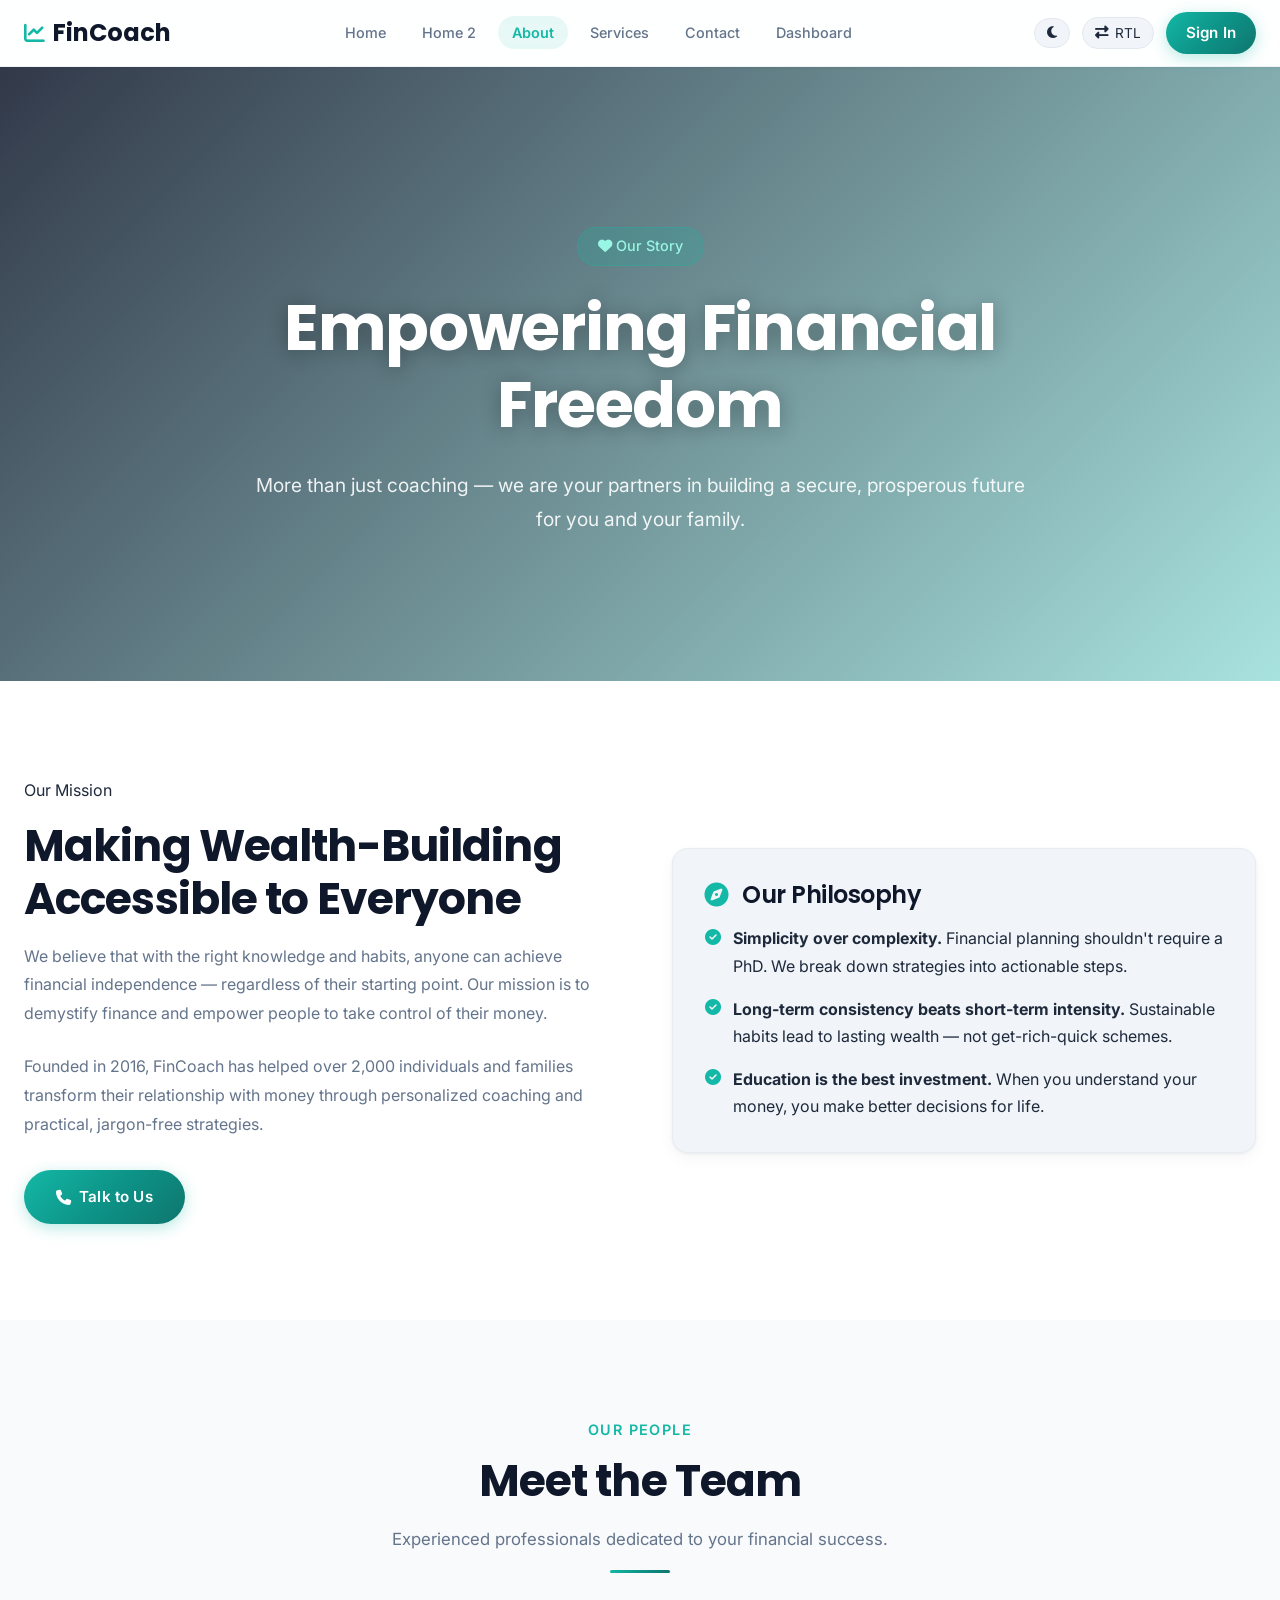
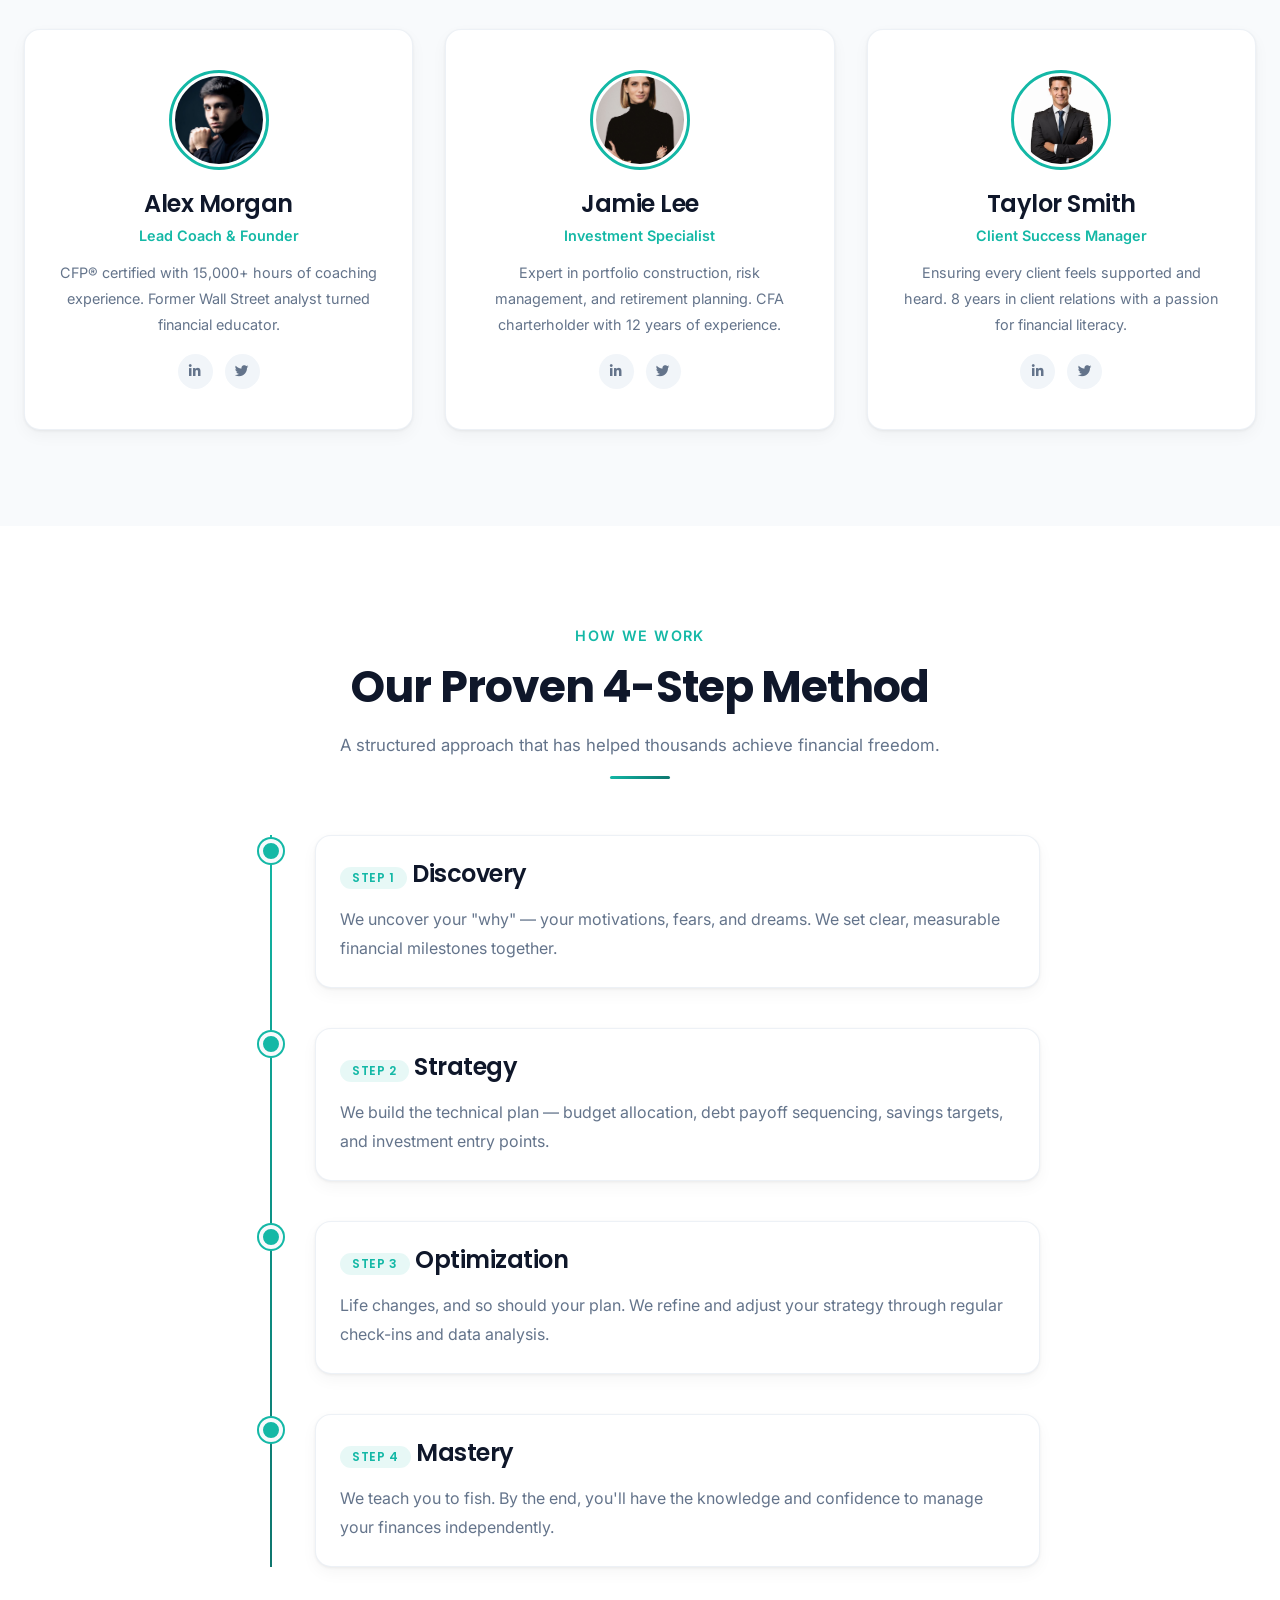
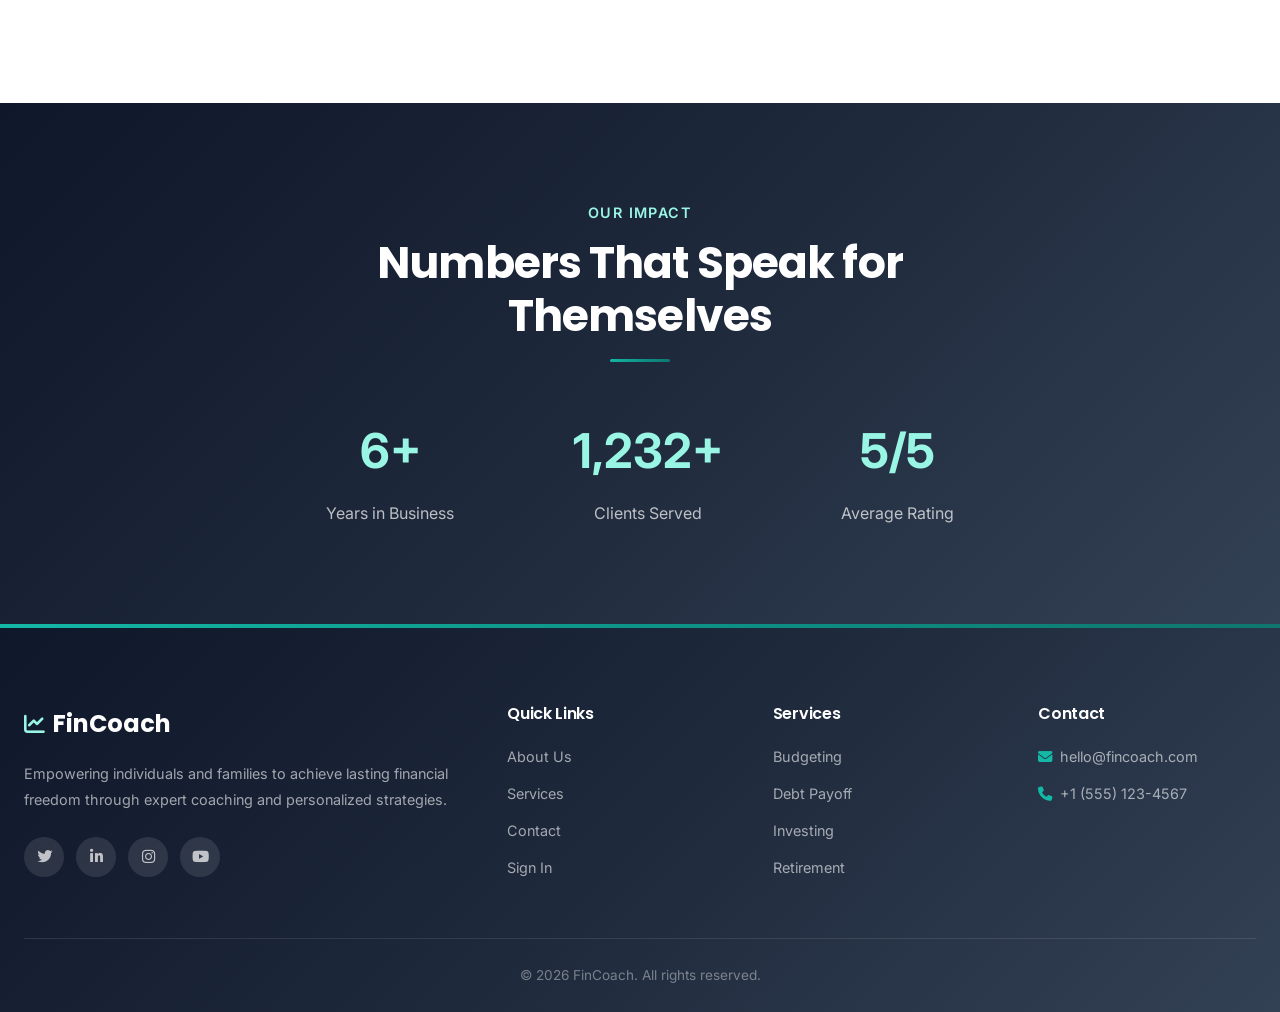
==== commit 48d4f802: "Icon change" ====
--- a/about.html
+++ b/about.html
@@ -37,6 +37,7 @@
                 <li><a href="services.html">Services</a></li>
                 <li><a href="contact.html">Contact</a></li>
                 <li><a href="dashboard.html">Dashboard</a></li>
+                <li><a href="login.html" class="nav-cta">Sign In</a></li>
 
             </ul>
             <div class="nav-actions">
--- a/css/style.css
+++ b/css/style.css
@@ -423,7 +423,7 @@
 }
 
 /* ─── Mobile Navigation ─── */
-@media (max-width: 768px) {
+@media (max-width: 1024px) {
     .nav-toggle {
         display: block;
     }
@@ -484,15 +484,44 @@
         gap: 0.75rem;
     }
 
+    /* Hide the original button in mobile actions as it's now in the list */
+    .nav-links.active + .nav-actions .btn-primary {
+        display: none;
+    }
+
     .nav-action-link {
         font-size: 1.05rem;
         padding: 0.875rem 1.25rem;
     }
 
+    /* Mobile CTA inside menu */
+    .nav-links li .nav-cta {
+        margin-top: 1rem;
+        background: var(--gradient-accent);
+        color: white !important;
+        padding: 0.75rem 2.5rem;
+        border-radius: var(--radius-full);
+        font-weight: 600;
+        box-shadow: 0 4px 15px rgba(20, 184, 166, 0.3);
+    }
+
+    [data-theme="dark"] .nav-links li .nav-cta {
+        color: white !important;
+    }
+
     .theme-controls {
-        margin-top: 1rem;
+        margin-top: 1.5rem;
         padding-top: 1rem;
         border-top: 1px solid var(--border-color);
+        display: flex;
+        gap: 1rem;
+    }
+}
+
+/* Hide mobile CTA on desktop */
+@media (min-width: 1025px) {
+    .nav-cta {
+        display: none;
     }
 }
 
@@ -1309,6 +1338,8 @@
     color: white;
     margin-bottom: 3rem;
     font-size: 1.75rem;
+    position: relative;
+    z-index: 10;
 }
 
 .auth-form-side {
